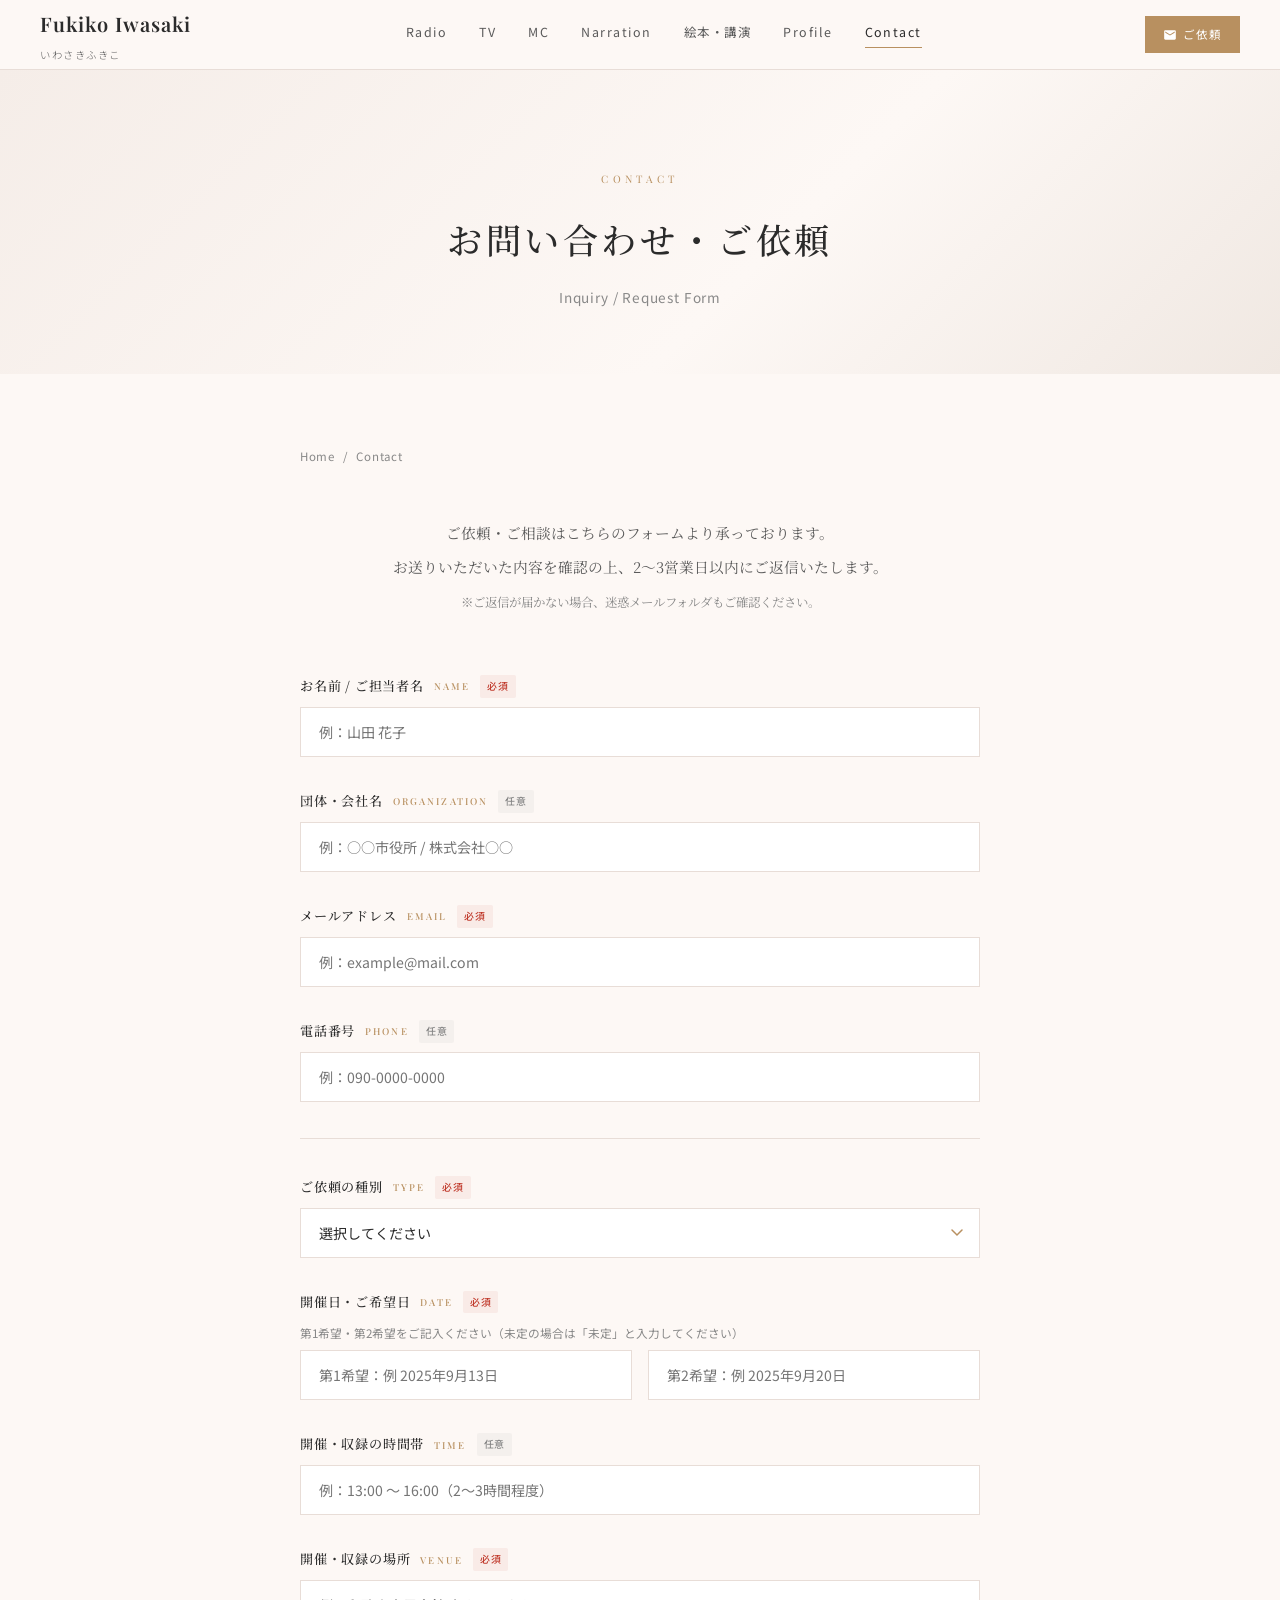
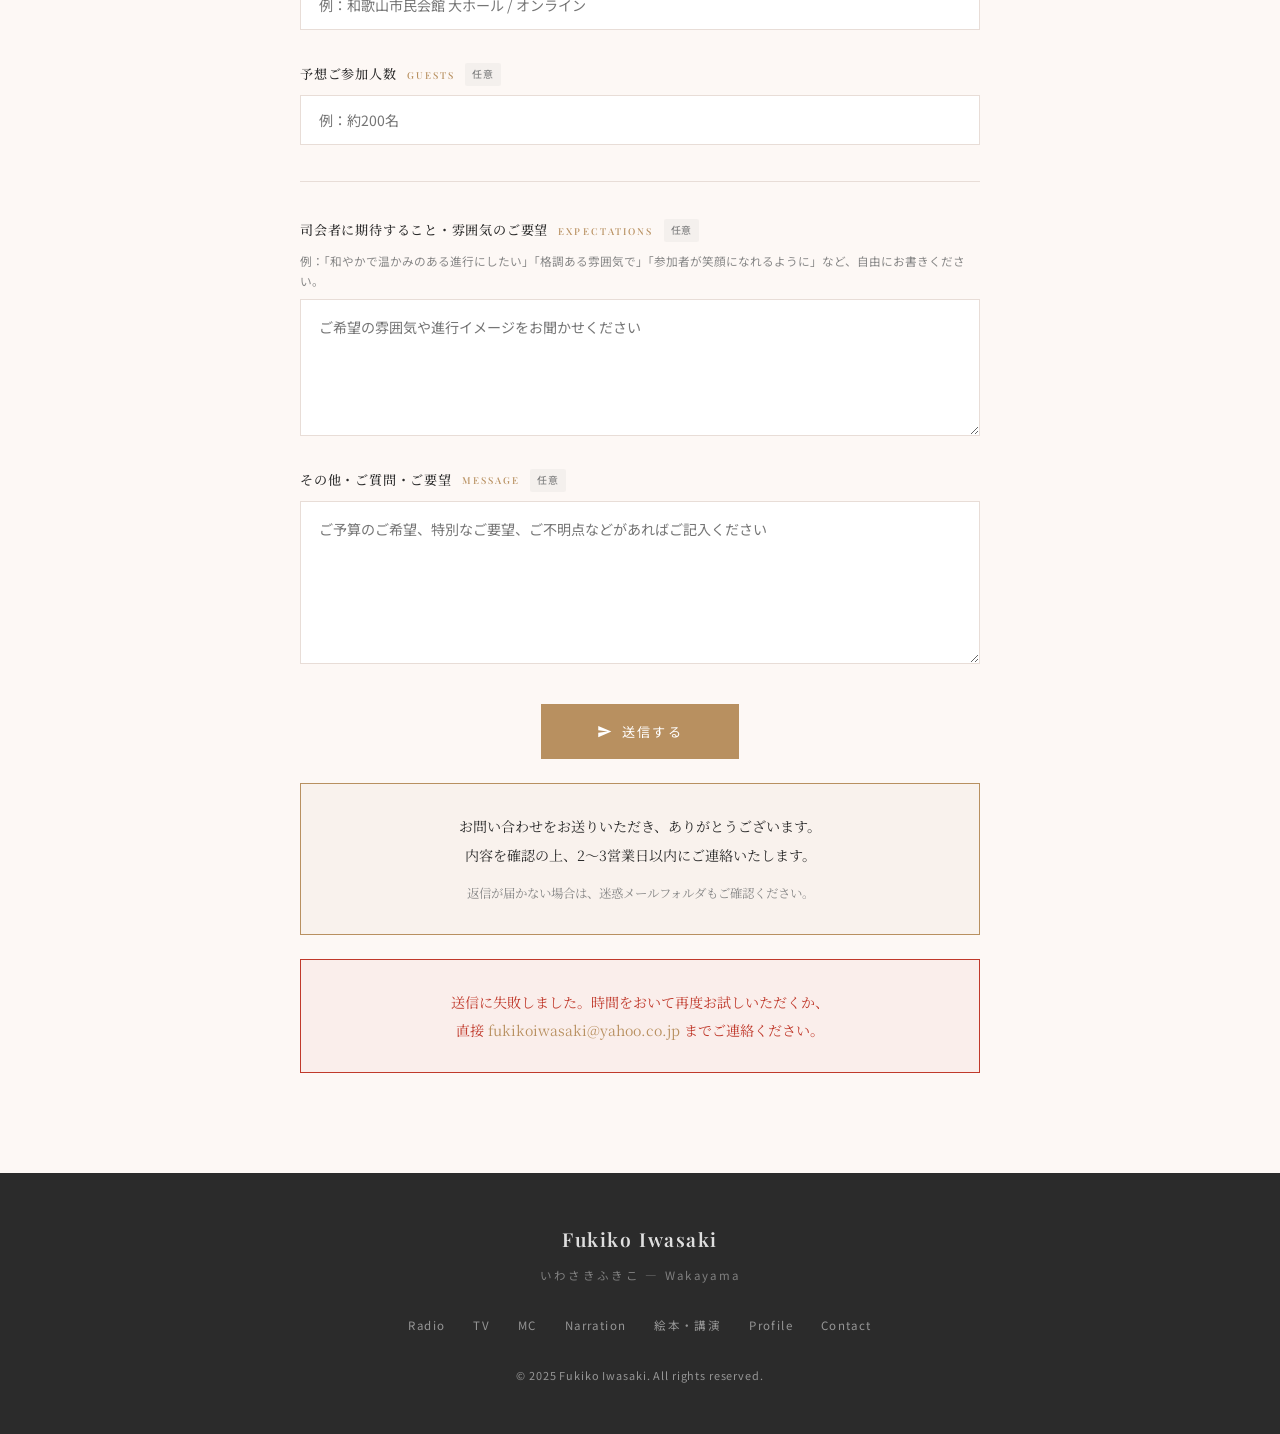
==== contact.html @ c30a12b9 "fix: 「ふきこさんに期待すること」→「司会者に期待すること」に文言修正" ====
<!DOCTYPE html>
<html lang="ja">
<head>
  <meta charset="UTF-8">
  <meta name="viewport" content="width=device-width, initial-scale=1.0">
  <title>お問い合わせ — いわさきふきこ</title>
  <meta name="description" content="いわさきふきこへのご依頼・お問い合わせフォームです。司会・ナレーション・絵本講演など、お気軽にご連絡ください。">
  <link rel="stylesheet" href="style.css">
  <style>
    /* ── Contact Page Layout ── */
    .contact-hero {
      background: linear-gradient(135deg, #f5ede8 0%, #fdf8f5 60%, #f0e8e2 100%);
      padding: 100px 40px 64px;
      text-align: center;
    }
    .contact-hero-en {
      font-family: var(--font-display);
      font-size: 0.65rem;
      letter-spacing: 0.4em;
      color: var(--color-gold);
      text-transform: uppercase;
      margin-bottom: 16px;
    }
    .contact-hero-title {
      font-family: var(--font-serif);
      font-size: clamp(1.6rem, 3vw, 2.2rem);
      font-weight: 500;
      color: var(--color-charcoal);
      letter-spacing: 0.1em;
      margin-bottom: 12px;
    }
    .contact-hero-sub {
      font-family: var(--font-sans);
      font-size: 0.85rem;
      color: var(--color-light);
      letter-spacing: 0.06em;
    }

    /* ── Form Wrapper ── */
    .contact-section {
      max-width: 760px;
      margin: 0 auto;
      padding: 72px 40px 100px;
    }
    .contact-lead {
      font-family: var(--font-serif);
      font-size: 0.92rem;
      color: var(--color-mid);
      line-height: 2.3;
      text-align: center;
      margin-bottom: 56px;
    }

    /* ── Form ── */
    .contact-form {
      display: flex;
      flex-direction: column;
      gap: 32px;
    }
    .form-group {
      display: flex;
      flex-direction: column;
      gap: 8px;
    }
    .form-label {
      font-family: var(--font-serif);
      font-size: 0.82rem;
      font-weight: 500;
      color: var(--color-charcoal);
      letter-spacing: 0.06em;
      display: flex;
      align-items: center;
      gap: 10px;
    }
    .form-label-en {
      font-family: var(--font-display);
      font-size: 0.6rem;
      letter-spacing: 0.22em;
      color: var(--color-gold);
      text-transform: uppercase;
    }
    .form-required {
      font-family: var(--font-sans);
      font-size: 0.62rem;
      letter-spacing: 0.08em;
      color: #c0392b;
      background: rgba(192,57,43,0.07);
      padding: 2px 7px;
      border-radius: 2px;
    }
    .form-optional {
      font-family: var(--font-sans);
      font-size: 0.62rem;
      letter-spacing: 0.08em;
      color: var(--color-light);
      background: rgba(136,136,136,0.08);
      padding: 2px 7px;
      border-radius: 2px;
    }
    .form-hint {
      font-family: var(--font-sans);
      font-size: 0.73rem;
      color: var(--color-light);
      line-height: 1.7;
    }
    .form-input,
    .form-select,
    .form-textarea {
      font-family: var(--font-sans);
      font-size: 0.88rem;
      color: var(--color-charcoal);
      background: #fff;
      border: 1px solid var(--color-divider);
      padding: 14px 18px;
      outline: none;
      transition: border-color 0.3s ease, box-shadow 0.3s ease;
      width: 100%;
      box-sizing: border-box;
      border-radius: 0;
      appearance: none;
    }
    .form-input:focus,
    .form-select:focus,
    .form-textarea:focus {
      border-color: var(--color-gold);
      box-shadow: 0 0 0 3px rgba(184,144,96,0.10);
    }
    .form-select {
      background-image: url("data:image/svg+xml,%3Csvg xmlns='http://www.w3.org/2000/svg' width='12' height='8' viewBox='0 0 12 8'%3E%3Cpath d='M1 1l5 5 5-5' stroke='%23b89060' stroke-width='1.5' fill='none' stroke-linecap='round'/%3E%3C/svg%3E");
      background-repeat: no-repeat;
      background-position: right 16px center;
      padding-right: 40px;
      cursor: pointer;
    }
    .form-textarea {
      resize: vertical;
      min-height: 120px;
      line-height: 1.9;
    }

    /* ── Date / Time row ── */
    .date-row {
      display: grid;
      grid-template-columns: 1fr 1fr;
      gap: 16px;
    }

    /* ── Divider ── */
    .form-divider {
      border: none;
      border-top: 1px solid var(--color-divider);
      margin: 4px 0;
    }

    /* ── Submit ── */
    .form-submit-wrap {
      text-align: center;
      margin-top: 8px;
    }
    .form-submit {
      display: inline-flex;
      align-items: center;
      gap: 10px;
      padding: 18px 56px;
      background: var(--color-gold);
      color: #fff;
      border: none;
      font-family: var(--font-sans);
      font-size: 0.82rem;
      letter-spacing: 0.18em;
      cursor: pointer;
      transition: all var(--transition);
    }
    .form-submit:hover {
      background: var(--color-rose-deep);
      transform: translateY(-2px);
      box-shadow: var(--shadow-md);
    }
    .form-submit svg {
      width: 15px; height: 15px; fill: currentColor;
    }
    .form-submit:disabled {
      opacity: 0.5;
      cursor: not-allowed;
      transform: none;
    }

    /* ── Status Messages ── */
    .form-status {
      display: none;
      text-align: center;
      padding: 28px 24px;
      border: 1px solid;
      font-family: var(--font-serif);
      font-size: 0.88rem;
      line-height: 2;
      margin-top: 24px;
    }
    .form-status.success {
      display: block;
      border-color: var(--color-gold);
      background: rgba(184,144,96,0.06);
      color: var(--color-charcoal);
    }
    .form-status.error {
      display: block;
      border-color: #c0392b;
      background: rgba(192,57,43,0.05);
      color: #c0392b;
    }

    /* ── Breadcrumb ── */
    .breadcrumb {
      font-family: var(--font-sans);
      font-size: 0.72rem;
      color: var(--color-light);
      letter-spacing: 0.06em;
      margin-bottom: 48px;
      display: flex;
      align-items: center;
      gap: 8px;
    }
    .breadcrumb a {
      color: var(--color-light);
      text-decoration: none;
    }
    .breadcrumb a:hover { color: var(--color-gold); }

    /* ── Responsive ── */
    @media (max-width: 640px) {
      .contact-section { padding: 48px 24px 72px; }
      .date-row { grid-template-columns: 1fr; }
      .form-submit { padding: 16px 40px; }
    }
  </style>
</head>
<body>

  <!-- Navigation -->
  <nav class="site-nav" id="siteNav">
    <a href="index.html" class="nav-logo">Fukiko Iwasaki<span>いわさきふきこ</span></a>
    <div class="nav-links">
      <a href="radio.html">Radio</a>
      <a href="tv.html">TV</a>
      <a href="mc.html">MC</a>
      <a href="narration.html">Narration</a>
      <a href="picturebook.html">絵本・講演</a>
      <a href="profile.html">Profile</a>
      <a href="contact.html" class="active">Contact</a>
    </div>
    <a href="contact.html" class="nav-cta">
      <svg xmlns="http://www.w3.org/2000/svg" viewBox="0 0 24 24"><path d="M20 4H4c-1.1 0-2 .9-2 2v12c0 1.1.9 2 2 2h16c1.1 0 2-.9 2-2V6c0-1.1-.9-2-2-2zm0 4l-8 5-8-5V6l8 5 8-5v2z"/></svg>
      ご依頼
    </a>
    <button class="nav-toggle" id="navToggle" aria-label="メニューを開く">
      <span></span><span></span><span></span>
    </button>
  </nav>

  <!-- Mobile Menu -->
  <div class="nav-mobile" id="navMobile">
    <a href="radio.html">Radio — ラジオ</a>
    <a href="tv.html">TV — テレビ</a>
    <a href="mc.html">MC — 司会</a>
    <a href="narration.html">Narration — ナレーション</a>
    <a href="picturebook.html">Picture Book — 絵本・講演</a>
    <a href="profile.html">Profile — プロフィール</a>
    <a href="contact.html">Contact — お問い合わせ</a>
  </div>

  <div class="page-wrapper">

    <!-- Hero -->
    <header class="contact-hero">
      <p class="contact-hero-en">Contact</p>
      <h1 class="contact-hero-title">お問い合わせ・ご依頼</h1>
      <p class="contact-hero-sub">Inquiry / Request Form</p>
    </header>

    <!-- Form Section -->
    <section class="contact-section">

      <nav class="breadcrumb fade-up">
        <a href="index.html">Home</a>
        <span>/</span>
        <span>Contact</span>
      </nav>

      <p class="contact-lead fade-up">
        ご依頼・ご相談はこちらのフォームより承っております。<br>
        お送りいただいた内容を確認の上、2〜3営業日以内にご返信いたします。<br>
        <small style="font-size:0.78rem; color:var(--color-light);">※ご返信が届かない場合、迷惑メールフォルダもご確認ください。</small>
      </p>

      <form
        id="contactForm"
        class="contact-form fade-up"
        action="https://formspree.io/f/xpwzggqv"
        method="POST"
        novalidate
      >

        <!-- お名前 -->
        <div class="form-group">
          <label class="form-label" for="name">
            お名前 / ご担当者名
            <span class="form-label-en">Name</span>
            <span class="form-required">必須</span>
          </label>
          <input
            class="form-input"
            type="text"
            id="name"
            name="name"
            placeholder="例：山田 花子"
            required
          >
        </div>

        <!-- 団体・会社名 -->
        <div class="form-group">
          <label class="form-label" for="organization">
            団体・会社名
            <span class="form-label-en">Organization</span>
            <span class="form-optional">任意</span>
          </label>
          <input
            class="form-input"
            type="text"
            id="organization"
            name="organization"
            placeholder="例：○○市役所 / 株式会社○○"
          >
        </div>

        <!-- メールアドレス -->
        <div class="form-group">
          <label class="form-label" for="email">
            メールアドレス
            <span class="form-label-en">Email</span>
            <span class="form-required">必須</span>
          </label>
          <input
            class="form-input"
            type="email"
            id="email"
            name="email"
            placeholder="例：example@mail.com"
            required
          >
        </div>

        <!-- 電話番号 -->
        <div class="form-group">
          <label class="form-label" for="phone">
            電話番号
            <span class="form-label-en">Phone</span>
            <span class="form-optional">任意</span>
          </label>
          <input
            class="form-input"
            type="tel"
            id="phone"
            name="phone"
            placeholder="例：090-0000-0000"
          >
        </div>

        <hr class="form-divider">

        <!-- ご依頼の種別 -->
        <div class="form-group">
          <label class="form-label" for="type">
            ご依頼の種別
            <span class="form-label-en">Type</span>
            <span class="form-required">必須</span>
          </label>
          <select class="form-select" id="type" name="type" required>
            <option value="" disabled selected>選択してください</option>
            <option value="司会（イベント・式典・パーティー）">司会（イベント・式典・パーティー）</option>
            <option value="ナレーション">ナレーション</option>
            <option value="台本原稿の作成">台本原稿の作成</option>
            <option value="絵本の読み聞かせ・講演">絵本の読み聞かせ・講演</option>
            <option value="その他">その他</option>
          </select>
        </div>

        <!-- 開催日・希望日 -->
        <div class="form-group">
          <label class="form-label">
            開催日・ご希望日
            <span class="form-label-en">Date</span>
            <span class="form-required">必須</span>
          </label>
          <p class="form-hint">第1希望・第2希望をご記入ください（未定の場合は「未定」と入力してください）</p>
          <div class="date-row">
            <input
              class="form-input"
              type="text"
              name="date_first"
              placeholder="第1希望：例 2025年9月13日"
            >
            <input
              class="form-input"
              type="text"
              name="date_second"
              placeholder="第2希望：例 2025年9月20日"
            >
          </div>
        </div>

        <!-- 開催時間 -->
        <div class="form-group">
          <label class="form-label" for="time">
            開催・収録の時間帯
            <span class="form-label-en">Time</span>
            <span class="form-optional">任意</span>
          </label>
          <input
            class="form-input"
            type="text"
            id="time"
            name="time"
            placeholder="例：13:00 〜 16:00（2〜3時間程度）"
          >
        </div>

        <!-- 開催場所 -->
        <div class="form-group">
          <label class="form-label" for="venue">
            開催・収録の場所
            <span class="form-label-en">Venue</span>
            <span class="form-required">必須</span>
          </label>
          <input
            class="form-input"
            type="text"
            id="venue"
            name="venue"
            placeholder="例：和歌山市民会館 大ホール / オンライン"
          >
        </div>

        <!-- 予想参加人数 -->
        <div class="form-group">
          <label class="form-label" for="guests">
            予想ご参加人数
            <span class="form-label-en">Guests</span>
            <span class="form-optional">任意</span>
          </label>
          <input
            class="form-input"
            type="text"
            id="guests"
            name="guests"
            placeholder="例：約200名"
          >
        </div>

        <hr class="form-divider">

        <!-- 司会者に期待すること -->
        <div class="form-group">
          <label class="form-label" for="expectation">
            司会者に期待すること・雰囲気のご要望
            <span class="form-label-en">Expectations</span>
            <span class="form-optional">任意</span>
          </label>
          <p class="form-hint">例：「和やかで温かみのある進行にしたい」「格調ある雰囲気で」「参加者が笑顔になれるように」など、自由にお書きください。</p>
          <textarea
            class="form-textarea"
            id="expectation"
            name="expectation"
            rows="4"
            placeholder="ご希望の雰囲気や進行イメージをお聞かせください"
          ></textarea>
        </div>

        <!-- その他・ご質問 -->
        <div class="form-group">
          <label class="form-label" for="message">
            その他・ご質問・ご要望
            <span class="form-label-en">Message</span>
            <span class="form-optional">任意</span>
          </label>
          <textarea
            class="form-textarea"
            id="message"
            name="message"
            rows="5"
            placeholder="ご予算のご希望、特別なご要望、ご不明点などがあればご記入ください"
          ></textarea>
        </div>

        <!-- 送信ボタン -->
        <div class="form-submit-wrap">
          <button type="submit" class="form-submit" id="submitBtn">
            <svg xmlns="http://www.w3.org/2000/svg" viewBox="0 0 24 24"><path d="M2.01 21L23 12 2.01 3 2 10l15 2-15 2z"/></svg>
            送信する
          </button>
        </div>

      </form>

      <!-- 送信後メッセージ -->
      <div class="form-status success" id="formSuccess">
        お問い合わせをお送りいただき、ありがとうございます。<br>
        内容を確認の上、2〜3営業日以内にご連絡いたします。<br>
        <small style="font-size:0.78rem; color:var(--color-light); display:block; margin-top:12px;">返信が届かない場合は、迷惑メールフォルダもご確認ください。</small>
      </div>
      <div class="form-status error" id="formError">
        送信に失敗しました。時間をおいて再度お試しいただくか、<br>
        直接 <a href="mailto:fukikoiwasaki@yahoo.co.jp" style="color:var(--color-gold);">fukikoiwasaki@yahoo.co.jp</a> までご連絡ください。
      </div>

    </section>

  </div><!-- /page-wrapper -->

  <!-- Footer -->
  <footer class="site-footer">
    <p class="footer-name">Fukiko Iwasaki</p>
    <p class="footer-title">いわさきふきこ — Wakayama</p>
    <nav class="footer-links">
      <a href="radio.html">Radio</a>
      <a href="tv.html">TV</a>
      <a href="mc.html">MC</a>
      <a href="narration.html">Narration</a>
      <a href="picturebook.html">絵本・講演</a>
      <a href="profile.html">Profile</a>
      <a href="contact.html">Contact</a>
    </nav>
    <p class="footer-copy">&copy; 2025 Fukiko Iwasaki. All rights reserved.</p>
  </footer>

  <script>
    // Nav scroll / hamburger
    const nav = document.getElementById('siteNav');
    window.addEventListener('scroll', () => nav.classList.toggle('scrolled', window.scrollY > 20));
    const toggle = document.getElementById('navToggle');
    const mobileMenu = document.getElementById('navMobile');
    toggle.addEventListener('click', () => {
      toggle.classList.toggle('open');
      mobileMenu.classList.toggle('open');
    });

    // Fade-up on scroll
    const fadeEls = document.querySelectorAll('.fade-up');
    const observer = new IntersectionObserver((entries) => {
      entries.forEach(e => { if (e.isIntersecting) { e.target.classList.add('visible'); observer.unobserve(e.target); } });
    }, { threshold: 0.12 });
    fadeEls.forEach(el => observer.observe(el));

    // Form AJAX submit (Formspree)
    const form = document.getElementById('contactForm');
    const submitBtn = document.getElementById('submitBtn');
    const successMsg = document.getElementById('formSuccess');
    const errorMsg = document.getElementById('formError');

    form.addEventListener('submit', async (e) => {
      e.preventDefault();

      // Basic validation
      const required = form.querySelectorAll('[required]');
      let valid = true;
      required.forEach(field => {
        if (!field.value.trim()) {
          field.style.borderColor = '#c0392b';
          valid = false;
        } else {
          field.style.borderColor = '';
        }
      });
      if (!valid) return;

      submitBtn.disabled = true;
      submitBtn.textContent = '送信中…';

      try {
        const data = new FormData(form);
        const res = await fetch(form.action, {
          method: 'POST',
          body: data,
          headers: { 'Accept': 'application/json' }
        });
        if (res.ok) {
          form.style.display = 'none';
          successMsg.style.display = 'block';
        } else {
          throw new Error('送信エラー');
        }
      } catch {
        errorMsg.style.display = 'block';
        submitBtn.disabled = false;
        submitBtn.innerHTML = '<svg xmlns="http://www.w3.org/2000/svg" viewBox="0 0 24 24"><path d="M2.01 21L23 12 2.01 3 2 10l15 2-15 2z"/></svg>送信する';
      }
    });
  </script>
</body>
</html>
---- style.css ----
/* =============================================
   いわさきふきこ オフィシャルサイト
   Shared Stylesheet
   ============================================= */
@import url('https://fonts.googleapis.com/css2?family=Noto+Serif+JP:wght@300;400;500;600;700&family=Playfair+Display:ital,wght@0,400;0,600;1,400&family=Noto+Sans+JP:wght@300;400;500&family=Zen+Maru+Gothic:wght@300;400;500;700&display=swap');
/* =============================================
   CSS Variables
   ============================================= */
:root {
  --color-bg:        #fdf8f5;
  --color-surface:   #ffffff;
  --color-rose:      #e8c5b5;
  --color-rose-deep: #c9a090;
  --color-gold:      #b89060;
  --color-gold-lt:   #d4a96a;
  --color-charcoal:  #2b2b2b;
  --color-mid:       #5a5a5a;
  --color-light:     #888888;
  --color-divider:   #e8ddd7;
  --color-hero-bg:   #f5ede8;
  --font-serif:   'Noto Serif JP', 'Georgia', serif;
  --font-display: 'Playfair Display', 'Noto Serif JP', serif;
  --font-sans:    'Noto Sans JP', sans-serif;
  --font-round:   'Zen Maru Gothic', 'Noto Sans JP', sans-serif;
  --font-name-weight: 300;
  --nav-height: 70px;
  --max-width:  1100px;
  --radius:     4px;
  --shadow-sm:  0 2px 12px rgba(0,0,0,0.07);
  --shadow-md:  0 6px 30px rgba(0,0,0,0.10);
  --transition: 0.35s ease;
}
/* =============================================
   Reset & Base
   ============================================= */
*, *::before, *::after {
  box-sizing: border-box;
  margin: 0;
  padding: 0;
}
html {
  scroll-behavior: smooth;
  font-size: 16px;
}
body {
  font-family: var(--font-serif);
  background: var(--color-bg);
  color: var(--color-charcoal);
  line-height: 1.9;
  -webkit-font-smoothing: antialiased;
}
a {
  color: inherit;
  text-decoration: none;
}
img {
  max-width: 100%;
  display: block;
}
ul { list-style: none; }
/* =============================================
   Navigation
   ============================================= */
.site-nav {
  position: fixed;
  top: 0; left: 0; right: 0;
  height: var(--nav-height);
  background: rgba(253, 248, 245, 0.95);
  backdrop-filter: blur(8px);
  -webkit-backdrop-filter: blur(8px);
  border-bottom: 1px solid var(--color-divider);
  z-index: 1000;
  display: flex;
  align-items: center;
  justify-content: space-between;
  padding: 0 40px;
  transition: box-shadow var(--transition);
}
.site-nav.scrolled {
  box-shadow: var(--shadow-sm);
}
.nav-logo {
  font-family: var(--font-display);
  font-size: 1.25rem;
  font-weight: 600;
  color: var(--color-charcoal);
  letter-spacing: 0.05em;
  white-space: nowrap;
}
.nav-logo span {
  display: block;
  font-size: 0.65rem;
  font-family: var(--font-sans);
  font-weight: 300;
  letter-spacing: 0.15em;
  color: var(--color-mid);
  margin-top: 2px;
}
.nav-links {
  display: flex;
  gap: 32px;
  align-items: center;
}
.nav-links a {
  font-family: var(--font-sans);
  font-size: 0.78rem;
  font-weight: 400;
  letter-spacing: 0.12em;
  color: var(--color-mid);
  padding-bottom: 2px;
  border-bottom: 1px solid transparent;
  transition: color var(--transition), border-color var(--transition);
}
.nav-links a:hover,
.nav-links a.active {
  color: var(--color-charcoal);
  border-bottom-color: var(--color-gold);
}
/* Nav CTA Button */
.nav-cta {
  display: inline-flex;
  align-items: center;
  gap: 6px;
  padding: 8px 18px;
  background: var(--color-gold);
  color: #fff;
  font-family: var(--font-sans);
  font-size: 0.72rem;
  letter-spacing: 0.1em;
  border: none;
  transition: all var(--transition);
  white-space: nowrap;
  margin-left: 8px;
}
.nav-cta:hover {
  background: var(--color-rose-deep);
}
.nav-cta svg {
  width: 14px;
  height: 14px;
  fill: currentColor;
}
/* SNS Icons Section */
.sns-bar {
  display: flex;
  justify-content: center;
  align-items: center;
  gap: 24px;
  padding: 36px 20px;
  background: #fff;
}
.sns-bar a {
  display: flex;
  align-items: center;
  justify-content: center;
  width: 44px;
  height: 44px;
  border-radius: 50%;
  transition: transform var(--transition), box-shadow var(--transition);
}
.sns-bar a:hover {
  transform: translateY(-3px);
  box-shadow: 0 4px 16px rgba(0,0,0,0.12);
}
.sns-bar a svg {
  width: 22px;
  height: 22px;
}
.sns-instagram {
  background: linear-gradient(135deg, #f58529, #dd2a7b, #8134af, #515bd4);
}
.sns-instagram svg { fill: #fff; }
.sns-facebook {
  background: #1877f2;
}
.sns-facebook svg { fill: #fff; }
.sns-mail {
  background: var(--color-gold);
}
.sns-mail svg { fill: #fff; }
/* Hamburger */
.nav-toggle {
  display: none;
  flex-direction: column;
  gap: 5px;
  cursor: pointer;
  padding: 4px;
  background: none;
  border: none;
}
.nav-toggle span {
  display: block;
  width: 24px;
  height: 1.5px;
  background: var(--color-charcoal);
  transition: all 0.3s ease;
}
.nav-toggle.open span:nth-child(1) { transform: translateY(6.5px) rotate(45deg); }
.nav-toggle.open span:nth-child(2) { opacity: 0; }
.nav-toggle.open span:nth-child(3) { transform: translateY(-6.5px) rotate(-45deg); }
/* Mobile menu */
.nav-mobile {
  display: none;
  position: fixed;
  top: var(--nav-height);
  left: 0; right: 0;
  background: var(--color-bg);
  border-bottom: 1px solid var(--color-divider);
  padding: 24px 40px;
  z-index: 999;
  flex-direction: column;
  gap: 20px;
}
.nav-mobile.open { display: flex; }
.nav-mobile a {
  font-family: var(--font-sans);
  font-size: 0.9rem;
  letter-spacing: 0.1em;
  color: var(--color-charcoal);
  padding: 10px 0;
  border-bottom: 1px solid var(--color-divider);
}
/* =============================================
   Page Wrapper
   ============================================= */
.page-wrapper {
  padding-top: var(--nav-height);
  min-height: 100vh;
}
/* =============================================
   Hero (index page)
   ============================================= */
.hero {
  min-height: calc(100vh - var(--nav-height));
  background: linear-gradient(135deg, #f5ede8 0%, #fdf8f5 40%, #f0e8e2 100%);
  display: flex;
  align-items: center;
  justify-content: center;
  text-align: center;
  padding: 80px 40px 60px;
  position: relative;
  overflow: hidden;
}
.hero::before {
  content: '';
  position: absolute;
  top: -120px; right: -120px;
  width: 500px; height: 500px;
  border-radius: 50%;
  background: radial-gradient(circle, rgba(200,160,130,0.15), transparent 70%);
  pointer-events: none;
}
.hero::after {
  content: '';
  position: absolute;
  bottom: -80px; left: -80px;
  width: 400px; height: 400px;
  border-radius: 50%;
  background: radial-gradient(circle, rgba(184,144,96,0.10), transparent 70%);
  pointer-events: none;
}
.hero-inner {
  position: relative;
  z-index: 1;
  max-width: 700px;
}
.hero-label {
  font-family: var(--font-sans);
  font-size: 0.72rem;
  letter-spacing: 0.3em;
  color: var(--color-gold);
  text-transform: uppercase;
  margin-bottom: 20px;
  opacity: 0;
  animation: fadeUp 0.8s ease 0.2s forwards;
}
.hero-name-jp {
  font-family: var(--font-round);
  font-size: clamp(2.2rem, 5vw, 3.2rem);
  font-weight: var(--font-name-weight);
  color: var(--color-charcoal);
  letter-spacing: 0.12em;
  line-height: 1.2;
  white-space: nowrap;
  margin-bottom: 12px;
  opacity: 0;
  animation: fadeUp 0.8s ease 0.4s forwards;
}
.hero-name {
  font-family: var(--font-display);
  font-size: clamp(0.9rem, 2vw, 1.15rem);
  font-weight: 400;
  color: var(--color-light);
  letter-spacing: 0.1em;
  margin-bottom: 28px;
  opacity: 0;
  animation: fadeUp 0.8s ease 0.55s forwards;
}
.hero-divider {
  width: 50px;
  height: 1px;
  background: var(--color-gold);
  margin: 28px auto;
  opacity: 0;
  animation: fadeIn 0.8s ease 0.7s forwards;
}
.hero-roles {
  font-family: var(--font-sans);
  font-size: 0.82rem;
  letter-spacing: 0.15em;
  color: var(--color-mid);
  margin-bottom: 32px;
  line-height: 2;
  opacity: 0;
  animation: fadeUp 0.8s ease 0.75s forwards;
}
.hero-catchphrase {
  font-family: var(--font-serif);
  font-size: clamp(1rem, 2.5vw, 1.3rem);
  font-weight: 400;
  color: var(--color-charcoal);
  font-style: italic;
  margin-bottom: 50px;
  opacity: 0;
  animation: fadeUp 0.8s ease 0.9s forwards;
}
.hero-cta {
  display: inline-flex;
  align-items: center;
  gap: 10px;
  padding: 14px 36px;
  border: 1px solid var(--color-gold);
  color: var(--color-gold);
  font-family: var(--font-sans);
  font-size: 0.8rem;
  letter-spacing: 0.2em;
  transition: all var(--transition);
  opacity: 0;
  animation: fadeUp 0.8s ease 1.05s forwards;
}
.hero-cta:hover {
  background: var(--color-gold);
  color: #fff;
}
/* Hero with photo layout */
.hero-with-photo {
  display: grid;
  grid-template-columns: 1fr auto;
  gap: 60px;
  align-items: center;
  max-width: var(--max-width);
  text-align: left;
}
.hero-text {
  max-width: 520px;
}
.hero-photo-wrap {
  position: relative;
  opacity: 0;
  animation: fadeUp 0.8s ease 0.6s forwards;
}
.hero-photo-wrap::before {
  content: '';
  position: absolute;
  top: 10px; left: 10px;
  width: 100%; height: 100%;
  border: 1px solid var(--color-gold-lt);
  z-index: 0;
}
.hero-photo {
  position: relative;
  z-index: 1;
  width: 280px;
  aspect-ratio: 4 / 5;
  object-fit: cover;
  object-position: center top;
  filter: saturate(0.9) contrast(1.02);
  box-shadow: var(--shadow-md);
}
@media (max-width: 900px) {
  .hero-with-photo {
    grid-template-columns: 1fr;
    text-align: center;
    justify-items: center;
    gap: 40px;
  }
  .hero-text {
    max-width: 600px;
    order: 2;
  }
  .hero-photo-wrap {
    order: 1;
  }
  .hero-photo {
    width: 220px;
  }
}
@media (max-width: 640px) {
  .hero-photo {
    width: 180px;
  }
}
/* =============================================
   Section Page Hero (sub-pages)
   ============================================= */
.page-hero {
  background: linear-gradient(135deg, #f5ede8 0%, #fdf8f5 60%, #f0e8e2 100%);
  padding: 80px 40px 60px;
  text-align: center;
  border-bottom: 1px solid var(--color-divider);
}
.page-hero-en {
  font-family: var(--font-display);
  font-size: 0.75rem;
  letter-spacing: 0.35em;
  color: var(--color-gold);
  text-transform: uppercase;
  margin-bottom: 14px;
}
.page-hero-title {
  font-family: var(--font-serif);
  font-size: clamp(1.8rem, 4vw, 2.8rem);
  font-weight: 600;
  color: var(--color-charcoal);
  letter-spacing: 0.08em;
  margin-bottom: 16px;
}
.page-hero-sub {
  font-family: var(--font-sans);
  font-size: 0.85rem;
  color: var(--color-mid);
  letter-spacing: 0.1em;
  max-width: 600px;
  margin: 0 auto;
  line-height: 2;
}
/* =============================================
   Main Content Area
   ============================================= */
.content-area {
  max-width: var(--max-width);
  margin: 0 auto;
  padding: 80px 40px;
}
/* =============================================
   Section Heading
   ============================================= */
.section-label {
  font-family: var(--font-sans);
  font-size: 0.68rem;
  letter-spacing: 0.35em;
  color: var(--color-gold);
  text-transform: uppercase;
  margin-bottom: 10px;
}
.section-title {
  font-family: var(--font-serif);
  font-size: clamp(1.4rem, 3vw, 2rem);
  font-weight: 600;
  color: var(--color-charcoal);
  letter-spacing: 0.06em;
  margin-bottom: 20px;
}
.section-divider {
  width: 40px;
  height: 1px;
  background: var(--color-gold);
  margin-bottom: 32px;
}
.section-text {
  font-family: var(--font-serif);
  font-size: 0.95rem;
  line-height: 2.1;
  color: var(--color-mid);
  max-width: 720px;
  margin-bottom: 40px;
}
/* =============================================
   Category Cards (index grid)
   ============================================= */
.categories {
  max-width: var(--max-width);
  margin: 0 auto;
  padding: 80px 40px;
}
.categories-heading {
  text-align: center;
  margin-bottom: 56px;
}
.categories-grid {
  display: grid;
  grid-template-columns: repeat(3, 1fr);
  gap: 24px;
}
.cat-card {
  background: var(--color-surface);
  border: 1px solid var(--color-divider);
  padding: 44px 32px;
  text-align: center;
  transition: all var(--transition);
  cursor: pointer;
  position: relative;
  overflow: hidden;
}
.cat-card::before {
  content: '';
  position: absolute;
  bottom: 0; left: 0; right: 0;
  height: 2px;
  background: linear-gradient(90deg, var(--color-rose-deep), var(--color-gold));
  transform: scaleX(0);
  transition: transform var(--transition);
}
.cat-card:hover {
  box-shadow: var(--shadow-md);
  transform: translateY(-4px);
}
.cat-card:hover::before {
  transform: scaleX(1);
}
.cat-card-icon {
  font-size: 2rem;
  margin-bottom: 16px;
  display: block;
}
.cat-card-en {
  font-family: var(--font-display);
  font-size: 0.72rem;
  letter-spacing: 0.25em;
  color: var(--color-gold);
  text-transform: uppercase;
  margin-bottom: 8px;
}
.cat-card-title {
  font-family: var(--font-serif);
  font-size: 1.15rem;
  font-weight: 600;
  color: var(--color-charcoal);
  letter-spacing: 0.08em;
  margin-bottom: 14px;
}
.cat-card-desc {
  font-family: var(--font-sans);
  font-size: 0.78rem;
  color: var(--color-light);
  line-height: 1.8;
}
.cat-card-arrow {
  display: inline-block;
  margin-top: 20px;
  font-family: var(--font-sans);
  font-size: 0.72rem;
  letter-spacing: 0.15em;
  color: var(--color-gold);
  border-bottom: 1px solid var(--color-gold-lt);
  transition: letter-spacing var(--transition);
}
.cat-card:hover .cat-card-arrow {
  letter-spacing: 0.25em;
}
/* =============================================
   Works List
   ============================================= */
.works-list {
  margin-top: 32px;
}
.works-list-title {
  font-family: var(--font-sans);
  font-size: 0.78rem;
  letter-spacing: 0.2em;
  color: var(--color-gold);
  text-transform: uppercase;
  margin-bottom: 20px;
  padding-bottom: 10px;
  border-bottom: 1px solid var(--color-divider);
}
.works-list li {
  font-family: var(--font-serif);
  font-size: 0.92rem;
  color: var(--color-charcoal);
  padding: 12px 0;
  border-bottom: 1px solid var(--color-divider);
  display: flex;
  align-items: baseline;
  gap: 12px;
  line-height: 1.7;
}
.works-list li::before {
  content: '—';
  color: var(--color-gold);
  flex-shrink: 0;
  font-size: 0.8rem;
}
.works-list li a {
  color: var(--color-charcoal);
  text-decoration: none;
  border-bottom: 1px solid transparent;
  transition: color var(--transition), border-color var(--transition);
}
.works-list li a:hover {
  color: var(--color-gold);
  border-bottom-color: var(--color-gold);
}
/* =============================================
   Profile Photo
   ============================================= */
.profile-intro {
  display: grid;
  grid-template-columns: 300px 1fr;
  gap: 56px;
  align-items: center;
  margin-bottom: 72px;
}
.profile-photo-wrap {
  position: relative;
}
.profile-photo-wrap::before {
  content: '';
  position: absolute;
  top: 12px; left: 12px;
  width: 100%; height: 100%;
  border: 1px solid var(--color-gold-lt);
  z-index: 0;
}
.profile-photo {
  position: relative;
  z-index: 1;
  width: 100%;
  aspect-ratio: 4 / 5;
  object-fit: cover;
  object-position: center top;
  filter: saturate(0.9) contrast(1.02);
  box-shadow: var(--shadow-md);
}
.profile-intro-text {
  display: flex;
  flex-direction: column;
  gap: 8px;
}
.profile-intro-text .name-jp {
  font-family: var(--font-round);
  font-size: clamp(1.6rem, 3.5vw, 2.2rem);
  font-weight: var(--font-name-weight);
  color: var(--color-charcoal);
  letter-spacing: 0.18em;
  line-height: 1.3;
}
.profile-intro-text .name-en {
  font-family: var(--font-display);
  font-size: 0.88rem;
  font-weight: 400;
  color: var(--color-light);
  letter-spacing: 0.08em;
  margin-bottom: 12px;
}
.profile-intro-text .intro-divider {
  width: 40px;
  height: 1px;
  background: var(--color-gold);
  margin: 8px 0 16px;
}
.profile-intro-text .intro-roles {
  font-family: var(--font-sans);
  font-size: 0.78rem;
  color: var(--color-light);
  letter-spacing: 0.12em;
  line-height: 2.2;
}
.profile-intro-text .intro-summary {
  font-family: var(--font-serif);
  font-size: 0.92rem;
  color: var(--color-mid);
  line-height: 2.1;
  margin-top: 8px;
}
.print-profile-btn {
  display: inline-flex;
  align-items: center;
  gap: 8px;
  margin-top: 20px;
  padding: 12px 28px;
  border: 1px solid var(--color-gold);
  color: var(--color-gold);
  font-family: var(--font-sans);
  font-size: 0.78rem;
  letter-spacing: 0.15em;
  transition: all 0.3s ease;
}
.print-profile-btn:hover {
  background: var(--color-gold);
  color: #fff;
}
@media (max-width: 768px) {
  .profile-intro {
    grid-template-columns: 1fr;
    gap: 36px;
    justify-items: center;
    text-align: center;
  }
  .profile-photo-wrap {
    max-width: 260px;
  }
  .profile-intro-text .intro-divider {
    margin: 8px auto 16px;
  }
}
/* =============================================
   Profile Blocks
   ============================================= */
.profile-bio {
  background: var(--color-surface);
  border: 1px solid var(--color-divider);
  padding: 48px;
  margin-bottom: 60px;
}
.bio-item {
  display: flex;
  gap: 24px;
  padding: 16px 0;
  border-bottom: 1px solid var(--color-divider);
  font-family: var(--font-serif);
  font-size: 0.92rem;
}
.bio-item:last-child { border-bottom: none; }
.bio-label {
  font-family: var(--font-sans);
  font-size: 0.75rem;
  letter-spacing: 0.1em;
  color: var(--color-light);
  min-width: 100px;
  padding-top: 2px;
}
.bio-value {
  color: var(--color-charcoal);
  flex: 1;
}
/* Career Timeline */
.timeline {
  position: relative;
  padding-left: 24px;
}
.timeline::before {
  content: '';
  position: absolute;
  left: 0; top: 8px; bottom: 8px;
  width: 1px;
  background: var(--color-divider);
}
.timeline-item {
  position: relative;
  padding: 0 0 36px 28px;
  opacity: 0;
  transform: translateX(-10px);
  transition: opacity 0.6s ease, transform 0.6s ease;
}
.timeline-item.visible {
  opacity: 1;
  transform: translateX(0);
}
.timeline-item::before {
  content: '';
  position: absolute;
  left: -4px; top: 8px;
  width: 8px; height: 8px;
  border-radius: 50%;
  background: var(--color-gold);
}
.timeline-year {
  font-family: var(--font-sans);
  font-size: 0.75rem;
  letter-spacing: 0.15em;
  color: var(--color-gold);
  margin-bottom: 6px;
}
.timeline-text {
  font-family: var(--font-serif);
  font-size: 0.92rem;
  color: var(--color-charcoal);
  line-height: 1.8;
}
/* =============================================
   Quote Block
   ============================================= */
.quote-block {
  background: linear-gradient(135deg, #f5ede8, #fdf8f5);
  border-left: 3px solid var(--color-gold);
  padding: 36px 44px;
  margin: 56px 0;
  text-align: center;
}
.quote-text {
  font-family: var(--font-serif);
  font-size: clamp(1.1rem, 2.5vw, 1.5rem);
  font-weight: 500;
  color: var(--color-charcoal);
  letter-spacing: 0.1em;
  line-height: 1.9;
}
/* =============================================
   Two-column
   ============================================= */
.two-col {
  display: grid;
  grid-template-columns: 1fr 1fr;
  gap: 48px;
  align-items: start;
}
/* =============================================
   Breadcrumb
   ============================================= */
.breadcrumb {
  display: flex;
  align-items: center;
  gap: 8px;
  font-family: var(--font-sans);
  font-size: 0.72rem;
  color: var(--color-light);
  letter-spacing: 0.08em;
  margin-bottom: 48px;
}
.breadcrumb a { color: var(--color-gold); }
.breadcrumb span { color: var(--color-light); }
/* =============================================
   Footer
   ============================================= */
.site-footer {
  background: var(--color-charcoal);
  color: rgba(255,255,255,0.5);
  text-align: center;
  padding: 48px 40px;
}
.footer-name {
  font-family: var(--font-display);
  font-size: 1.2rem;
  font-weight: 600;
  color: rgba(255,255,255,0.85);
  letter-spacing: 0.08em;
  margin-bottom: 8px;
}
.footer-title {
  font-family: var(--font-sans);
  font-size: 0.72rem;
  letter-spacing: 0.2em;
  color: rgba(255,255,255,0.4);
  margin-bottom: 28px;
}
.footer-links {
  display: flex;
  justify-content: center;
  gap: 28px;
  margin-bottom: 28px;
  flex-wrap: wrap;
}
.footer-links a {
  font-family: var(--font-sans);
  font-size: 0.72rem;
  letter-spacing: 0.12em;
  color: rgba(255,255,255,0.5);
  transition: color var(--transition);
}
.footer-links a:hover { color: var(--color-gold-lt); }
.footer-copy {
  font-family: var(--font-sans);
  font-size: 0.68rem;
  letter-spacing: 0.08em;
}
/* =============================================
   Topics — Instagram Latest Posts
   ============================================= */
.topics-section {
  max-width: var(--max-width);
  margin: 0 auto;
  padding: 56px 40px 48px;
}
.topics-heading {
  text-align: center;
  margin-bottom: 8px;
}
.topics-grid {
  display: grid;
  grid-template-columns: repeat(3, 1fr);
  gap: 16px;
  margin-top: 32px;
}
.topics-item {
  position: relative;
  overflow: hidden;
  aspect-ratio: 4 / 5;
  cursor: pointer;
  border-radius: 2px;
  display: block;
}
.topics-item img {
  width: 100%;
  height: 100%;
  object-fit: cover;
  transition: transform 0.5s ease, filter 0.5s ease;
}
.topics-item:hover img {
  transform: scale(1.06);
  filter: brightness(0.82);
}
.topics-caption {
  position: absolute;
  bottom: 0; left: 0; right: 0;
  padding: 24px 14px 12px;
  background: linear-gradient(transparent, rgba(43, 43, 43, 0.65));
  color: rgba(255, 255, 255, 0.92);
  font-family: var(--font-sans);
  font-size: 0.7rem;
  letter-spacing: 0.12em;
  text-align: center;
  display: flex;
  align-items: center;
  justify-content: center;
  gap: 6px;
  opacity: 0;
  transform: translateY(8px);
  transition: opacity 0.4s ease, transform 0.4s ease;
}
.topics-item:hover .topics-caption {
  opacity: 1;
  transform: translateY(0);
}
.topics-ig-icon {
  display: inline-flex;
  align-items: center;
}
.topics-ig-icon svg {
  width: 14px;
  height: 14px;
  fill: #fff;
}
.topics-footer {
  text-align: center;
  margin-top: 28px;
}
.topics-follow-btn {
  display: inline-flex;
  align-items: center;
  gap: 7px;
  padding: 10px 28px;
  border: 1px solid var(--color-rose-deep);
  border-radius: 24px;
  color: var(--color-rose-deep);
  font-family: var(--font-sans);
  font-size: 0.74rem;
  letter-spacing: 0.1em;
  transition: all var(--transition);
}
.topics-follow-btn svg {
  fill: currentColor;
}
.topics-follow-btn:hover {
  background: linear-gradient(135deg, #f58529, #dd2a7b, #8134af);
  color: #fff;
  border-color: transparent;
}
@media (max-width: 900px) {
  .topics-grid {
    grid-template-columns: repeat(3, 1fr);
  }
}
@media (max-width: 640px) {
  .topics-section {
    padding: 40px 16px 36px;
  }
  .topics-grid {
    grid-template-columns: repeat(2, 1fr);
    gap: 10px;
  }
}
/* =============================================
   Instagram Feed Section
   ============================================= */
.instagram-feed-section {
  max-width: var(--max-width);
  margin: 0 auto;
  padding: 72px 40px 60px;
}
.instagram-feed-heading {
  text-align: center;
  margin-bottom: 12px;
}
.instagram-feed-sub {
  font-family: var(--font-sans);
  font-size: 0.78rem;
  letter-spacing: 0.18em;
  color: var(--color-light);
  margin-top: 8px;
  margin-bottom: 0;
}
/* Loading spinner */
.ig-loading {
  text-align: center;
  padding: 40px 0;
  color: var(--color-light);
  font-family: var(--font-sans);
  font-size: 0.82rem;
  letter-spacing: 0.1em;
}
.ig-loading-spinner {
  width: 32px;
  height: 32px;
  border: 2px solid var(--color-divider);
  border-top-color: var(--color-rose-deep);
  border-radius: 50%;
  animation: igSpin 0.8s linear infinite;
  margin: 0 auto 14px;
}
@keyframes igSpin {
  to { transform: rotate(360deg); }
}
/* Error */
.ig-error {
  text-align: center;
  padding: 32px 0;
  color: var(--color-light);
  font-family: var(--font-sans);
  font-size: 0.84rem;
  line-height: 2;
}
.ig-error a {
  color: var(--color-rose-deep);
  border-bottom: 1px solid var(--color-rose-deep);
}
/* Grid */
.ig-grid {
  display: grid;
  grid-template-columns: repeat(3, 1fr);
  gap: 6px;
  margin-top: 28px;
}
/* Each post */
.ig-item {
  position: relative;
  overflow: hidden;
  aspect-ratio: 1 / 1;
  display: block;
  background: var(--color-divider);
}
.ig-item img {
  width: 100%;
  height: 100%;
  object-fit: cover;
  transition: transform 0.5s ease, filter 0.5s ease;
  display: block;
}
.ig-item:hover img {
  transform: scale(1.07);
  filter: brightness(0.75);
}
/* Overlay */
.ig-overlay {
  position: absolute;
  inset: 0;
  display: flex;
  flex-direction: column;
  align-items: center;
  justify-content: center;
  gap: 6px;
  padding: 16px;
  opacity: 0;
  transition: opacity 0.4s ease;
}
.ig-item:hover .ig-overlay {
  opacity: 1;
}
.ig-overlay-icon svg {
  width: 28px;
  height: 28px;
  fill: #fff;
  filter: drop-shadow(0 1px 4px rgba(0,0,0,0.3));
}
.ig-overlay-date {
  font-family: var(--font-sans);
  font-size: 0.65rem;
  letter-spacing: 0.14em;
  color: rgba(255,255,255,0.85);
}
.ig-overlay-caption {
  font-family: var(--font-sans);
  font-size: 0.68rem;
  color: rgba(255,255,255,0.9);
  letter-spacing: 0.06em;
  line-height: 1.6;
  text-align: center;
  word-break: break-all;
}
/* Video / Album badges */
.ig-video-badge,
.ig-album-badge {
  position: absolute;
  top: 8px;
  right: 8px;
  background: rgba(0,0,0,0.45);
  color: #fff;
  font-size: 0.6rem;
  padding: 3px 6px;
  border-radius: 3px;
  line-height: 1;
  pointer-events: none;
}
/* Footer */
.ig-footer {
  text-align: center;
  margin-top: 28px;
}
.ig-follow-btn {
  display: inline-flex;
  align-items: center;
  gap: 8px;
  padding: 11px 30px;
  border-radius: 24px;
  border: 1px solid #dd2a7b;
  color: #dd2a7b;
  font-family: var(--font-sans);
  font-size: 0.76rem;
  letter-spacing: 0.1em;
  transition: all var(--transition);
}
.ig-follow-btn svg {
  fill: currentColor;
  flex-shrink: 0;
}
.ig-follow-btn:hover {
  background: linear-gradient(135deg, #f58529, #dd2a7b, #8134af, #515bd4);
  color: #fff;
  border-color: transparent;
}
/* Placeholder (token未設定時) */
.ig-placeholder {
  grid-column: 1 / -1;
  display: flex;
  align-items: center;
  justify-content: center;
  padding: 60px 20px;
  background: linear-gradient(135deg, rgba(245,133,41,0.08), rgba(221,42,123,0.08), rgba(81,91,212,0.08));
  border: 1px dashed var(--color-divider);
  border-radius: 4px;
  text-decoration: none;
  transition: all var(--transition);
}
.ig-placeholder:hover {
  background: linear-gradient(135deg, rgba(245,133,41,0.14), rgba(221,42,123,0.14), rgba(81,91,212,0.14));
}
.ig-placeholder-inner {
  text-align: center;
}
.ig-placeholder-inner svg {
  width: 48px;
  height: 48px;
  fill: #dd2a7b;
  margin-bottom: 12px;
}
.ig-placeholder-inner p {
  font-family: var(--font-sans);
  font-size: 0.9rem;
  letter-spacing: 0.12em;
  color: var(--color-charcoal);
  margin-bottom: 8px;
}
.ig-placeholder-inner span {
  font-family: var(--font-sans);
  font-size: 0.76rem;
  color: #dd2a7b;
  letter-spacing: 0.1em;
  border-bottom: 1px solid #dd2a7b;
}
/* Responsive */
@media (max-width: 640px) {
  .instagram-feed-section {
    padding: 48px 16px 40px;
  }
  .ig-grid {
    gap: 4px;
  }
}

/* =============================================
   Photo Gallery — Slideshow
   ============================================= */
.photo-gallery {
  max-width: var(--max-width);
  margin: 0 auto;
  padding: 72px 40px 60px;
}
.gallery-heading {
  text-align: center;
  margin-bottom: 40px;
}

/* ---- Slideshow wrapper ---- */
.gs-slideshow {
  position: relative;
  width: 100%;
  max-width: 860px;
  margin: 0 auto;
  overflow: hidden;
  border-radius: 6px;
  background: #111;
  /* 高さ：縦横比 3:2 をキープ */
  aspect-ratio: 3 / 2;
  box-shadow: 0 16px 56px rgba(0,0,0,0.18);
}

/* ---- 各スライド ---- */
.gs-slide {
  position: absolute;
  inset: 0;
  display: flex;
  align-items: center;
  justify-content: center;
  opacity: 0;
  pointer-events: none;
  transition: opacity 0s;  /* JS でクラス制御するため */
}
.gs-slide.gs-active {
  opacity: 1;
  pointer-events: auto;
  z-index: 1;
  transition: opacity 0.7s ease;
}
/* 入場（右から） */
.gs-slide.gs-enter-right {
  opacity: 0;
  transform: translateX(40px);
  z-index: 2;
}
/* 入場（左から） */
.gs-slide.gs-enter-left {
  opacity: 0;
  transform: translateX(-40px);
  z-index: 2;
}
/* 退場（左へ） */
.gs-slide.gs-leave-left {
  opacity: 0;
  transform: translateX(-30px);
  z-index: 1;
  transition: opacity 0.6s ease, transform 0.6s ease;
}
/* 退場（右へ） */
.gs-slide.gs-leave-right {
  opacity: 0;
  transform: translateX(30px);
  z-index: 1;
  transition: opacity 0.6s ease, transform 0.6s ease;
}
/* アクティブ移行アニメ */
.gs-slide.gs-active-next {
  z-index: 2;
  transition: opacity 0.65s ease, transform 0.65s ease;
}
.gs-slide.gs-active {
  transform: translateX(0);
  z-index: 2;
  transition: opacity 0.65s ease, transform 0.65s ease;
}

/* ---- スライド内画像：写真ごとに最適表示 ---- */
.gs-slide img {
  width: 100%;
  height: 100%;
  /* contain で全体が見切れず表示、背景はぼかし拡大で埋める */
  object-fit: contain;
  object-position: center;
  position: relative;
  z-index: 1;
}
/* ぼかし背景（疑似要素で同じ画像を拡大） */
.gs-slide::before {
  content: '';
  position: absolute;
  inset: 0;
  background-image: var(--bg-src);
  background-size: cover;
  background-position: center;
  filter: blur(18px) brightness(0.55) saturate(0.7);
  transform: scale(1.1);
  z-index: 0;
}

/* ---- Prev / Next ボタン ---- */
.gs-btn {
  position: absolute;
  top: 50%;
  transform: translateY(-50%);
  z-index: 10;
  width: 44px;
  height: 44px;
  border-radius: 50%;
  border: 1.5px solid rgba(255,255,255,0.5);
  background: rgba(0,0,0,0.35);
  color: #fff;
  display: flex;
  align-items: center;
  justify-content: center;
  cursor: pointer;
  transition: background 0.25s ease, border-color 0.25s ease, transform 0.25s ease;
  backdrop-filter: blur(4px);
}
.gs-btn:hover {
  background: rgba(184,144,96,0.75);
  border-color: rgba(184,144,96,0.9);
  transform: translateY(-50%) scale(1.08);
}
.gs-btn svg {
  width: 22px;
  height: 22px;
  fill: #fff;
}
.gs-prev { left: 14px; }
.gs-next { right: 14px; }

/* ---- ドットインジケーター ---- */
.gs-dots {
  position: absolute;
  bottom: 14px;
  left: 50%;
  transform: translateX(-50%);
  display: flex;
  gap: 7px;
  z-index: 10;
}
.gs-dot {
  width: 7px;
  height: 7px;
  border-radius: 50%;
  background: rgba(255,255,255,0.4);
  border: none;
  cursor: pointer;
  transition: background 0.3s ease, transform 0.3s ease;
  padding: 0;
}
.gs-dot.active {
  background: #fff;
  transform: scale(1.35);
}

/* ---- Enhanced Lightbox ---- */
.gallery-lightbox {
  display: none;
  position: fixed;
  inset: 0;
  z-index: 2000;
  align-items: center;
  justify-content: center;
}
.gallery-lightbox.active {
  display: flex;
}

/* 背景ブラー */
.glb-backdrop {
  position: absolute;
  inset: 0;
  background: rgba(20, 15, 10, 0.92);
  backdrop-filter: blur(6px);
  -webkit-backdrop-filter: blur(6px);
  animation: glbFadeIn 0.3s ease forwards;
}
@keyframes glbFadeIn {
  from { opacity: 0; }
  to   { opacity: 1; }
}

/* コンテンツラッパー */
.glb-content {
  position: relative;
  z-index: 1;
  display: flex;
  align-items: center;
  justify-content: center;
  width: 100%;
  height: 100%;
  padding: 60px 80px;
}

/* 画像ラッパー */
.glb-img-wrap {
  animation: glbImgIn 0.4s cubic-bezier(0.25, 0.46, 0.45, 0.94) forwards;
  max-width: 88vw;
  max-height: 82vh;
  display: flex;
  align-items: center;
  justify-content: center;
}
@keyframes glbImgIn {
  from { opacity: 0; transform: scale(0.92); }
  to   { opacity: 1; transform: scale(1); }
}
.glb-img-wrap img {
  max-width: 100%;
  max-height: 82vh;
  object-fit: contain;
  box-shadow: 0 16px 60px rgba(0,0,0,0.6);
  border-radius: 2px;
  display: block;
}

/* 閉じるボタン */
.glb-close {
  position: absolute;
  top: 20px;
  right: 24px;
  width: 40px;
  height: 40px;
  background: rgba(255,255,255,0.1);
  border: 1px solid rgba(255,255,255,0.25);
  border-radius: 50%;
  cursor: pointer;
  display: flex;
  align-items: center;
  justify-content: center;
  transition: all 0.3s ease;
  z-index: 2;
}
.glb-close svg {
  width: 18px;
  height: 18px;
  fill: rgba(255,255,255,0.85);
  transition: transform 0.3s ease;
}
.glb-close:hover {
  background: rgba(255,255,255,0.2);
  border-color: rgba(255,255,255,0.5);
}
.glb-close:hover svg {
  transform: rotate(90deg);
}

/* 前後ナビ */
.glb-nav {
  position: absolute;
  top: 50%;
  transform: translateY(-50%);
  width: 48px;
  height: 48px;
  background: rgba(255,255,255,0.1);
  border: 1px solid rgba(255,255,255,0.2);
  border-radius: 50%;
  cursor: pointer;
  display: flex;
  align-items: center;
  justify-content: center;
  transition: all 0.3s ease;
  z-index: 2;
}
.glb-nav svg {
  width: 22px;
  height: 22px;
  fill: rgba(255,255,255,0.85);
  transition: transform 0.3s ease;
}
.glb-prev { left: 20px; }
.glb-next { right: 20px; }
.glb-prev:hover { background: rgba(255,255,255,0.2); border-color: rgba(255,255,255,0.4); }
.glb-prev:hover svg { transform: translateX(-3px); }
.glb-next:hover { background: rgba(255,255,255,0.2); border-color: rgba(255,255,255,0.4); }
.glb-next:hover svg { transform: translateX(3px); }

/* フッター（キャプション + カウンター） */
.glb-footer {
  position: absolute;
  bottom: 24px;
  left: 50%;
  transform: translateX(-50%);
  text-align: center;
  white-space: nowrap;
  display: flex;
  flex-direction: column;
  align-items: center;
  gap: 6px;
}
.glb-caption {
  font-family: var(--font-sans);
  font-size: 0.78rem;
  letter-spacing: 0.18em;
  color: rgba(255,255,255,0.85);
}
.glb-counter {
  font-family: var(--font-sans);
  font-size: 0.62rem;
  letter-spacing: 0.2em;
  color: rgba(255,255,255,0.45);
}

/* Responsive: Gallery */
@media (max-width: 900px) {
  .gs-slideshow { max-width: 100%; }
  .gs-btn { width: 38px; height: 38px; }
}
@media (max-width: 640px) {
  .photo-gallery { padding: 48px 0 40px; }
  .gs-slideshow { border-radius: 0; }
  .gs-btn { width: 34px; height: 34px; }
  .gs-prev { left: 8px; }
  .gs-next { right: 8px; }
  .glb-content { padding: 56px 14px; }
  .glb-nav { width: 38px; height: 38px; }
  .glb-prev { left: 8px; }
  .glb-next { right: 8px; }
}
/* =============================================
   Instagram Banner (シンプルリンクバナー)
   ============================================= */
.ig-banner-section {
  background: #fff;
  padding: 0 40px 48px;
  max-width: var(--max-width);
  margin: 0 auto;
}
.ig-banner-link {
  display: flex;
  align-items: center;
  gap: 20px;
  padding: 28px 36px;
  border: 1px solid var(--color-divider);
  border-radius: 4px;
  background: linear-gradient(135deg, rgba(245,133,41,0.04), rgba(221,42,123,0.04), rgba(81,91,212,0.04));
  text-decoration: none;
  transition: all 0.35s ease;
  position: relative;
  overflow: hidden;
}
.ig-banner-link::before {
  content: '';
  position: absolute;
  inset: 0;
  background: linear-gradient(135deg, rgba(245,133,41,0.08), rgba(221,42,123,0.08), rgba(81,91,212,0.08));
  opacity: 0;
  transition: opacity 0.35s ease;
}
.ig-banner-link:hover {
  box-shadow: var(--shadow-md);
  transform: translateY(-2px);
  border-color: transparent;
}
.ig-banner-link:hover::before {
  opacity: 1;
}
.ig-banner-icon {
  position: relative;
  z-index: 1;
  width: 52px;
  height: 52px;
  border-radius: 14px;
  background: linear-gradient(135deg, #f58529, #dd2a7b, #8134af, #515bd4);
  display: flex;
  align-items: center;
  justify-content: center;
  flex-shrink: 0;
  transition: transform 0.35s ease;
}
.ig-banner-link:hover .ig-banner-icon {
  transform: scale(1.08) rotate(-4deg);
}
.ig-banner-icon svg {
  width: 26px;
  height: 26px;
  fill: #fff;
}
.ig-banner-text {
  position: relative;
  z-index: 1;
  display: flex;
  flex-direction: column;
  gap: 2px;
  flex: 1;
}
.ig-banner-label {
  font-family: var(--font-sans);
  font-size: 0.62rem;
  letter-spacing: 0.3em;
  color: #dd2a7b;
  text-transform: uppercase;
}
.ig-banner-handle {
  font-family: var(--font-display);
  font-size: 1.05rem;
  font-weight: 600;
  color: var(--color-charcoal);
  letter-spacing: 0.04em;
}
.ig-banner-sub {
  font-family: var(--font-sans);
  font-size: 0.72rem;
  color: var(--color-light);
  letter-spacing: 0.08em;
}
.ig-banner-cta {
  position: relative;
  z-index: 1;
  font-family: var(--font-sans);
  font-size: 0.72rem;
  letter-spacing: 0.16em;
  color: #dd2a7b;
  border-bottom: 1px solid rgba(221,42,123,0.4);
  padding-bottom: 1px;
  white-space: nowrap;
  transition: letter-spacing 0.35s ease;
}
.ig-banner-link:hover .ig-banner-cta {
  letter-spacing: 0.22em;
}
@media (max-width: 640px) {
  .ig-banner-section {
    padding: 0 20px 36px;
  }
  .ig-banner-link {
    padding: 20px 20px;
    gap: 14px;
  }
  .ig-banner-icon {
    width: 44px;
    height: 44px;
  }
  .ig-banner-cta {
    display: none;
  }
}

/* =============================================
   Regular Program Section — クリックで開くバナー
   ============================================= */
.regular-program-section {
  background: linear-gradient(135deg, #f5ede8 0%, #fdf8f5 50%, #f0e8e2 100%);
  padding: 72px 40px;
  position: relative;
  overflow: hidden;
}
.regular-program-section::before {
  content: '';
  position: absolute;
  top: -60px; right: -60px;
  width: 320px; height: 320px;
  border-radius: 50%;
  background: radial-gradient(circle, rgba(184,144,96,0.12), transparent 70%);
  pointer-events: none;
}
.regular-program-inner {
  max-width: var(--max-width);
  margin: 0 auto;
}
.regular-program-heading {
  text-align: center;
  margin-bottom: 48px;
}

/* クリックで開くバナーエリア */
.program-trigger-area {
  display: grid;
  grid-template-columns: repeat(3, 1fr);
  gap: 16px;
  cursor: pointer;
}

/* 各番組トリガーカード */
.program-trigger-card {
  background: #fff;
  border: 1px solid var(--color-divider);
  padding: 28px 24px;
  position: relative;
  overflow: hidden;
  transition: box-shadow 0.35s ease, transform 0.35s ease;
  cursor: pointer;
}
.program-trigger-card::before {
  content: '';
  position: absolute;
  top: 0; left: 0; right: 0;
  height: 3px;
  background: linear-gradient(90deg, #b89060, #d4a96a);
  transform: scaleX(0);
  transform-origin: left;
  transition: transform 0.4s ease;
}
.program-trigger-card:hover {
  box-shadow: var(--shadow-md);
  transform: translateY(-5px);
}
.program-trigger-card:hover::before {
  transform: scaleX(1);
}
.program-trigger-card.tv-card::before {
  background: linear-gradient(90deg, #c9a090, #e8c5b5);
}
.program-trigger-card.assist-card::before {
  background: linear-gradient(90deg, #999, #bbb);
}
.ptc-badge {
  font-family: var(--font-sans);
  font-size: 0.6rem;
  letter-spacing: 0.2em;
  color: #fff;
  display: inline-block;
  padding: 3px 11px;
  border-radius: 2px;
  margin-bottom: 12px;
}
.ptc-badge.b-radio  { background: #b89060; }
.ptc-badge.b-tv     { background: #c9a090; }
.ptc-badge.b-assist { background: #999; }
.ptc-station {
  font-family: var(--font-sans);
  font-size: 0.68rem;
  color: var(--color-gold);
  letter-spacing: 0.12em;
  margin-bottom: 6px;
}
.ptc-title {
  font-family: var(--font-serif);
  font-size: 0.88rem;
  font-weight: 600;
  color: var(--color-charcoal);
  line-height: 1.7;
  letter-spacing: 0.03em;
  margin-bottom: 10px;
}
.ptc-airtime {
  font-family: var(--font-sans);
  font-size: 0.72rem;
  color: var(--color-mid);
  letter-spacing: 0.06em;
  line-height: 1.8;
}
.ptc-note {
  font-family: var(--font-sans);
  font-size: 0.62rem;
  color: var(--color-rose-deep);
  letter-spacing: 0.05em;
  margin-top: 6px;
  line-height: 1.6;
}
/* プップカード内写真グリッド */
.ptc-photos {
  display: grid;
  grid-template-columns: 1fr 1fr;
  gap: 6px;
  margin-top: 14px;
}
.ptc-photos img {
  width: 100%;
  height: 90px;
  object-fit: cover;
  border-radius: 5px;
  display: block;
  transition: transform 0.3s ease, opacity 0.3s ease;
}
.ptc-photos img:hover {
  transform: scale(1.04);
  opacity: 0.9;
}

/* 「詳しく見る」CTA */
.program-cta-row {
  text-align: center;
  margin-top: 32px;
}
.program-cta-btn {
  display: inline-flex;
  align-items: center;
  gap: 10px;
  padding: 14px 40px;
  border: 1px solid var(--color-gold);
  color: var(--color-gold);
  font-family: var(--font-sans);
  font-size: 0.78rem;
  letter-spacing: 0.2em;
  background: transparent;
  cursor: pointer;
  transition: all 0.35s ease;
  position: relative;
  overflow: hidden;
}
.program-cta-btn::after {
  content: '';
  position: absolute;
  inset: 0;
  background: var(--color-gold);
  transform: scaleX(0);
  transform-origin: left;
  transition: transform 0.35s ease;
  z-index: 0;
}
.program-cta-btn span {
  position: relative;
  z-index: 1;
  transition: color 0.35s ease;
}
.program-cta-btn:hover::after {
  transform: scaleX(1);
}
.program-cta-btn:hover span {
  color: #fff;
}
.program-cta-btn .btn-arrow {
  transition: transform 0.35s ease, color 0.35s ease;
}
.program-cta-btn:hover .btn-arrow {
  transform: translateX(4px);
}

/* =============================================
   Regular Program Modal — スライドアップモーダル
   ============================================= */
.program-modal-overlay {
  position: fixed;
  inset: 0;
  background: rgba(43, 43, 43, 0.65);
  backdrop-filter: blur(4px);
  -webkit-backdrop-filter: blur(4px);
  z-index: 1500;
  display: flex;
  align-items: flex-end;
  justify-content: center;
  opacity: 0;
  pointer-events: none;
  transition: opacity 0.4s ease;
}
.program-modal-overlay.open {
  opacity: 1;
  pointer-events: all;
}
.program-modal {
  background: #fdf8f5;
  width: 100%;
  max-width: 900px;
  max-height: 88vh;
  overflow-y: auto;
  border-radius: 12px 12px 0 0;
  padding: 0 0 48px;
  transform: translateY(100%);
  transition: transform 0.5s cubic-bezier(0.32, 0.72, 0, 1);
  position: relative;
}
.program-modal-overlay.open .program-modal {
  transform: translateY(0);
}

/* モーダルヘッダー */
.program-modal-header {
  position: sticky;
  top: 0;
  z-index: 10;
  background: #fdf8f5;
  border-bottom: 1px solid var(--color-divider);
  padding: 20px 32px;
  display: flex;
  align-items: center;
  justify-content: space-between;
}
.program-modal-header-text {
  display: flex;
  flex-direction: column;
  gap: 2px;
}
.program-modal-header-en {
  font-family: var(--font-sans);
  font-size: 0.62rem;
  letter-spacing: 0.3em;
  color: var(--color-gold);
  text-transform: uppercase;
}
.program-modal-header-ja {
  font-family: var(--font-serif);
  font-size: 1.05rem;
  font-weight: 600;
  color: var(--color-charcoal);
  letter-spacing: 0.06em;
}
.program-modal-close {
  width: 36px;
  height: 36px;
  background: none;
  border: 1px solid var(--color-divider);
  border-radius: 50%;
  cursor: pointer;
  display: flex;
  align-items: center;
  justify-content: center;
  color: var(--color-mid);
  font-size: 1.1rem;
  transition: all 0.3s ease;
  flex-shrink: 0;
}
.program-modal-close:hover {
  background: var(--color-charcoal);
  border-color: var(--color-charcoal);
  color: #fff;
  transform: rotate(90deg);
}

/* モーダルコンテンツ */
.program-modal-body {
  padding: 32px 32px 0;
}

/* プップ（2行ライン型） */
.modal-pupp-wrap {
  background: #fff;
  border: 1px solid var(--color-divider);
  margin-bottom: 16px;
  position: relative;
  overflow: hidden;
  opacity: 0;
  transform: translateY(20px);
  transition: opacity 0.45s ease, transform 0.45s ease, box-shadow 0.3s ease;
}
.modal-pupp-wrap::before {
  content: '';
  position: absolute;
  top: 0; left: 0; right: 0;
  height: 3px;
  background: linear-gradient(90deg, #b89060, #d4a96a);
}
.modal-pupp-wrap:hover {
  box-shadow: var(--shadow-md);
}
.program-modal-overlay.open .modal-pupp-wrap {
  opacity: 1;
  transform: translateY(0);
  transition-delay: 0.12s;
}

/* プップ内の各行 */
.modal-pupp-row {
  display: grid;
  grid-template-columns: 1fr auto;
  align-items: center;
  gap: 0 24px;
  padding: 20px 24px;
  transition: background 0.2s;
}
.modal-pupp-row:hover { background: #fdf8f5; }
.modal-pupp-row + .modal-pupp-row {
  border-top: 1px solid var(--color-divider);
}
.modal-pupp-badge {
  font-family: var(--font-sans);
  font-size: 0.58rem;
  letter-spacing: 0.2em;
  color: #fff;
  display: inline-block;
  padding: 2px 10px;
  border-radius: 2px;
  margin-bottom: 6px;
}
.modal-pupp-badge.b-radio { background: #b89060; }
.modal-pupp-badge.b-tv    { background: #c9a090; }
.modal-pupp-station {
  font-family: var(--font-sans);
  font-size: 0.66rem;
  color: var(--color-gold);
  letter-spacing: 0.12em;
  margin-bottom: 3px;
}
.modal-pupp-title {
  font-family: var(--font-serif);
  font-size: 0.88rem;
  font-weight: 600;
  color: var(--color-charcoal);
  line-height: 1.6;
  margin-bottom: 4px;
}
.modal-pupp-note {
  font-family: var(--font-sans);
  font-size: 0.66rem;
  color: var(--color-mid);
  letter-spacing: 0.06em;
  line-height: 1.7;
  margin-top: 2px;
}
.modal-pupp-note--caution {
  color: var(--color-rose-deep);
}
.modal-pupp-airtime {
  text-align: right;
}
.modal-pupp-day {
  font-family: var(--font-sans);
  font-size: 0.7rem;
  color: var(--color-light);
  letter-spacing: 0.06em;
  margin-bottom: 2px;
}
.modal-pupp-time {
  font-family: var(--font-sans);
  font-size: 0.92rem;
  font-weight: 700;
  color: var(--color-charcoal);
  letter-spacing: 0.04em;
  white-space: nowrap;
}

/* プップ写真ギャラリー */
.modal-pupp-photos {
  display: grid;
  grid-template-columns: 1fr 1fr;
  gap: 8px;
  padding: 0 24px 16px;
}
.modal-pupp-photos img {
  width: 100%;
  height: 140px;
  object-fit: cover;
  border-radius: 6px;
  display: block;
  transition: transform 0.3s ease, opacity 0.3s ease;
}
.modal-pupp-photos img:hover {
  transform: scale(1.03);
  opacity: 0.92;
}
/* ラジオ行とテレビ行の間の区切り線を調整 */
.modal-pupp-row + .modal-pupp-photos {
  border-top: none;
}
.modal-pupp-photos + .modal-pupp-row {
  border-top: 1px solid var(--color-divider);
  margin-top: 8px;
}

/* 通常カード（レッツ有田・TVが伝えない） */
.modal-card-grid {
  display: grid;
  grid-template-columns: 1fr 1fr;
  gap: 16px;
}
.modal-card {
  background: #fff;
  border: 1px solid var(--color-divider);
  padding: 24px 22px;
  position: relative;
  overflow: hidden;
  opacity: 0;
  transform: translateY(20px);
  transition: opacity 0.45s ease, transform 0.45s ease, box-shadow 0.3s ease;
}
.modal-card::before {
  content: '';
  position: absolute;
  top: 0; left: 0; right: 0;
  height: 3px;
}
.modal-card.radio-card::before  { background: linear-gradient(90deg, #b89060, #d4a96a); }
.modal-card.assist-card::before { background: linear-gradient(90deg, #999, #bbb); }
.modal-card:hover { box-shadow: var(--shadow-md); }
.program-modal-overlay.open .modal-card:nth-child(1) {
  opacity: 1;
  transform: translateY(0);
  transition-delay: 0.2s;
}
.program-modal-overlay.open .modal-card:nth-child(2) {
  opacity: 1;
  transform: translateY(0);
  transition-delay: 0.28s;
}
.modal-card-badge {
  font-family: var(--font-sans);
  font-size: 0.58rem;
  letter-spacing: 0.2em;
  color: #fff;
  display: inline-block;
  padding: 2px 10px;
  border-radius: 2px;
  margin-bottom: 10px;
}
.modal-card-badge.b-radio  { background: #b89060; }
.modal-card-badge.b-assist { background: #999; }
.modal-card-station {
  font-family: var(--font-sans);
  font-size: 0.66rem;
  color: var(--color-gold);
  letter-spacing: 0.12em;
  margin-bottom: 5px;
}
.modal-card-title {
  font-family: var(--font-serif);
  font-size: 0.88rem;
  font-weight: 600;
  color: var(--color-charcoal);
  line-height: 1.65;
  margin-bottom: 10px;
}
.modal-card-airtime {
  font-family: var(--font-sans);
  font-size: 0.72rem;
  color: var(--color-mid);
  letter-spacing: 0.06em;
  line-height: 1.8;
}

/* スクロールバー（モーダル内） */
.program-modal::-webkit-scrollbar { width: 4px; }
.program-modal::-webkit-scrollbar-track { background: transparent; }
.program-modal::-webkit-scrollbar-thumb { background: var(--color-divider); border-radius: 2px; }

/* =============================================
   Fade-in animations
   ============================================= */
@keyframes fadeUp {
  from { opacity: 0; transform: translateY(18px); }
  to   { opacity: 1; transform: translateY(0); }
}
@keyframes fadeIn {
  from { opacity: 0; }
  to   { opacity: 1; }
}
.fade-up {
  opacity: 0;
  transform: translateY(20px);
  transition: opacity 0.7s ease, transform 0.7s ease;
}
.fade-up.visible {
  opacity: 1;
  transform: translateY(0);
}
/* =============================================
   Responsive
   ============================================= */
@media (max-width: 900px) {
  .gallery-grid {
    grid-template-columns: repeat(2, 1fr);
  }
  .categories-grid {
    grid-template-columns: repeat(2, 1fr);
  }
  .two-col {
    grid-template-columns: 1fr;
    gap: 32px;
  }
  /* レギュラー番組 */
  .program-trigger-area {
    grid-template-columns: repeat(2, 1fr);
  }
  .program-trigger-card:last-child {
    grid-column: 1 / -1;
  }
  .ptc-photos img { height: 80px; }
  .modal-card-grid {
    grid-template-columns: 1fr 1fr;
  }
}
@media (max-width: 640px) {
  :root { --nav-height: 60px; }
  .site-nav {
    padding: 0 20px;
  }
  .nav-links {
    display: none;
  }
  .nav-toggle {
    display: flex;
  }
  .nav-cta {
    margin-left: auto;
    margin-right: 12px;
    padding: 6px 14px;
    font-size: 0.65rem;
  }
  .gallery-grid {
    grid-template-columns: repeat(2, 1fr);
    gap: 10px;
  }
  .photo-gallery {
    padding: 48px 16px 40px;
  }
  .categories-grid {
    grid-template-columns: 1fr;
    gap: 16px;
  }
  .content-area {
    padding: 56px 24px;
  }
  .categories {
    padding: 60px 24px;
  }
  .hero {
    padding: 60px 24px 50px;
  }
  .page-hero {
    padding: 56px 24px 44px;
  }
  .profile-bio {
    padding: 28px 20px;
  }
  .bio-item {
    flex-direction: column;
    gap: 4px;
  }
  .bio-label {
    min-width: unset;
  }
  .quote-block {
    padding: 28px 24px;
  }
  /* レギュラー番組 スマホ */
  .regular-program-section {
    padding: 48px 20px;
  }
  .program-trigger-area {
    grid-template-columns: 1fr;
  }
  .program-trigger-card:last-child {
    grid-column: auto;
  }
  .ptc-photos img { height: 100px; }
  .modal-card-grid {
    grid-template-columns: 1fr;
  }
  .program-modal {
    border-radius: 16px 16px 0 0;
    max-height: 92vh;
  }
  .program-modal-header {
    padding: 16px 20px;
  }
  .program-modal-body {
    padding: 20px 20px 0;
  }
  .modal-pupp-row {
    grid-template-columns: 1fr;
    gap: 8px 0;
    padding: 16px 18px;
  }
  .modal-pupp-airtime {
    text-align: left;
  }
  .modal-pupp-photos {
    grid-template-columns: 1fr 1fr;
    gap: 6px;
    padding: 0 18px 14px;
  }
  .modal-pupp-photos img {
    height: 100px;
  }
}
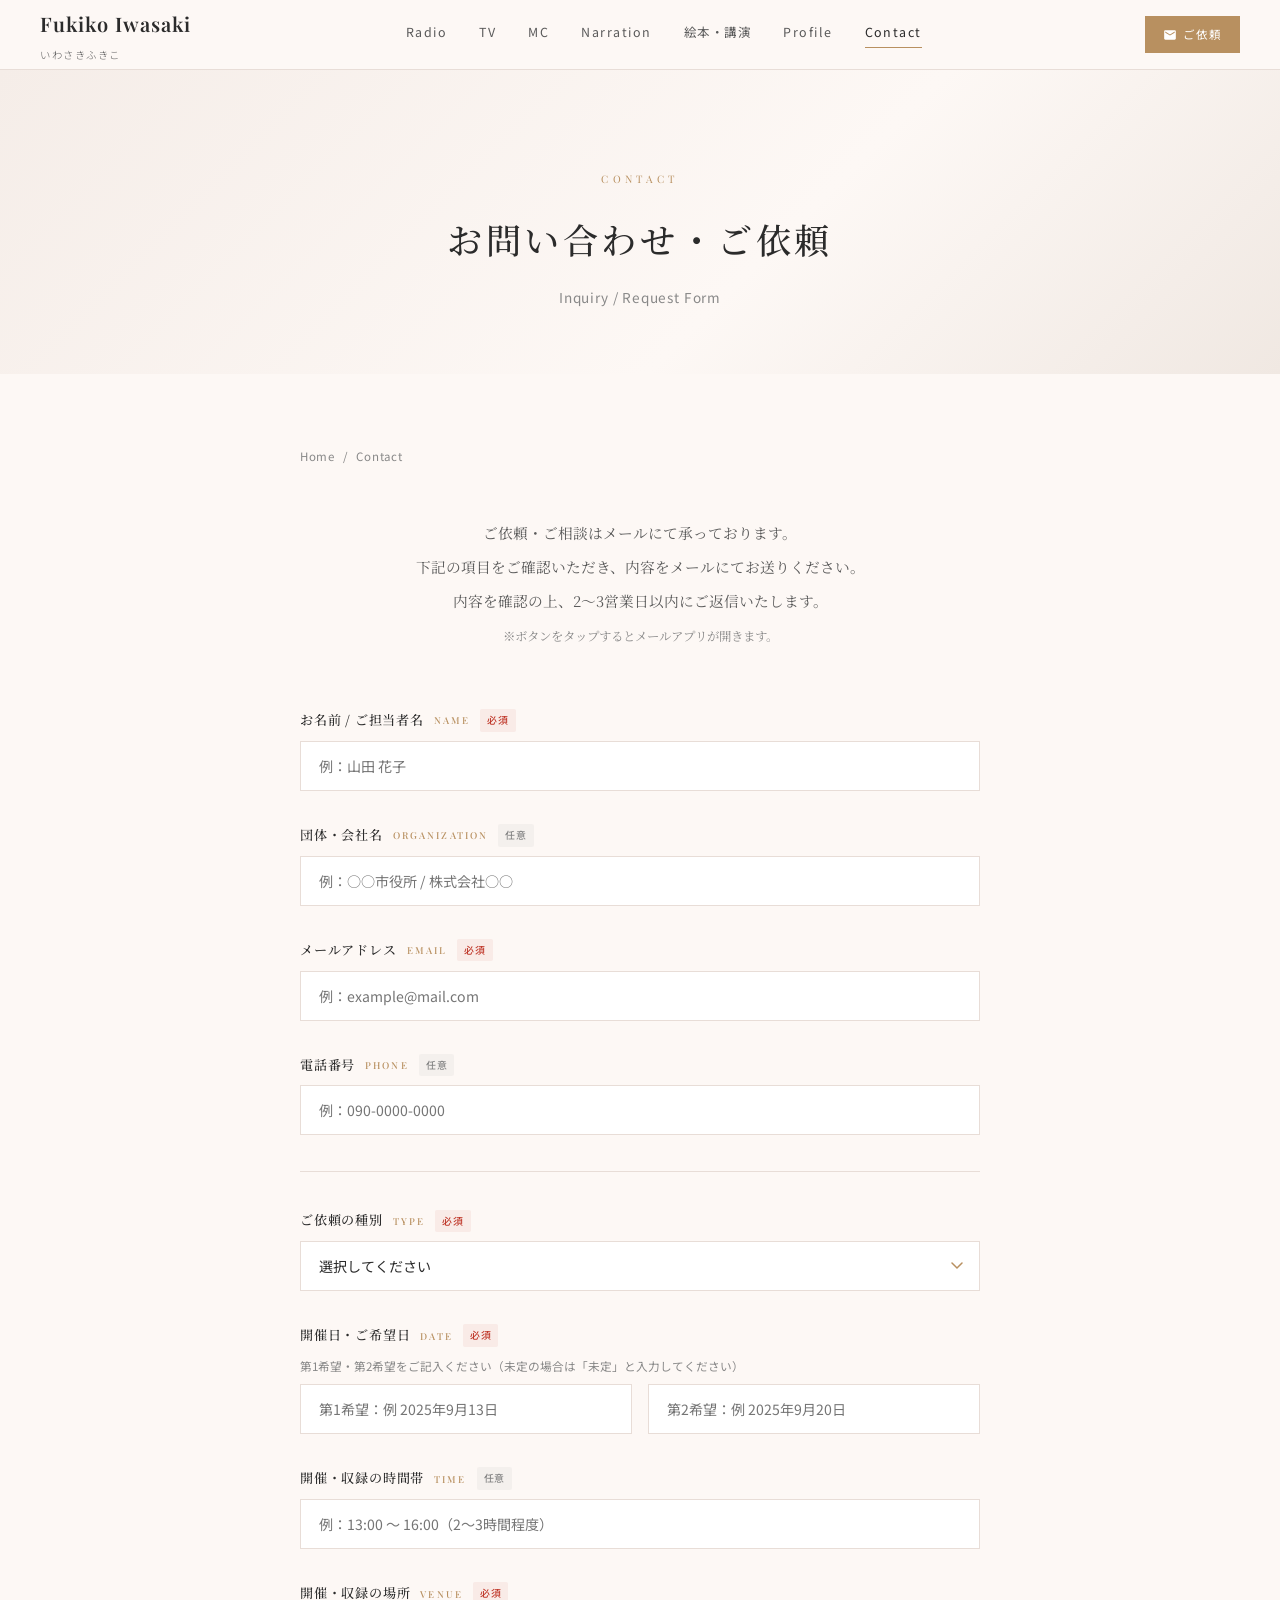
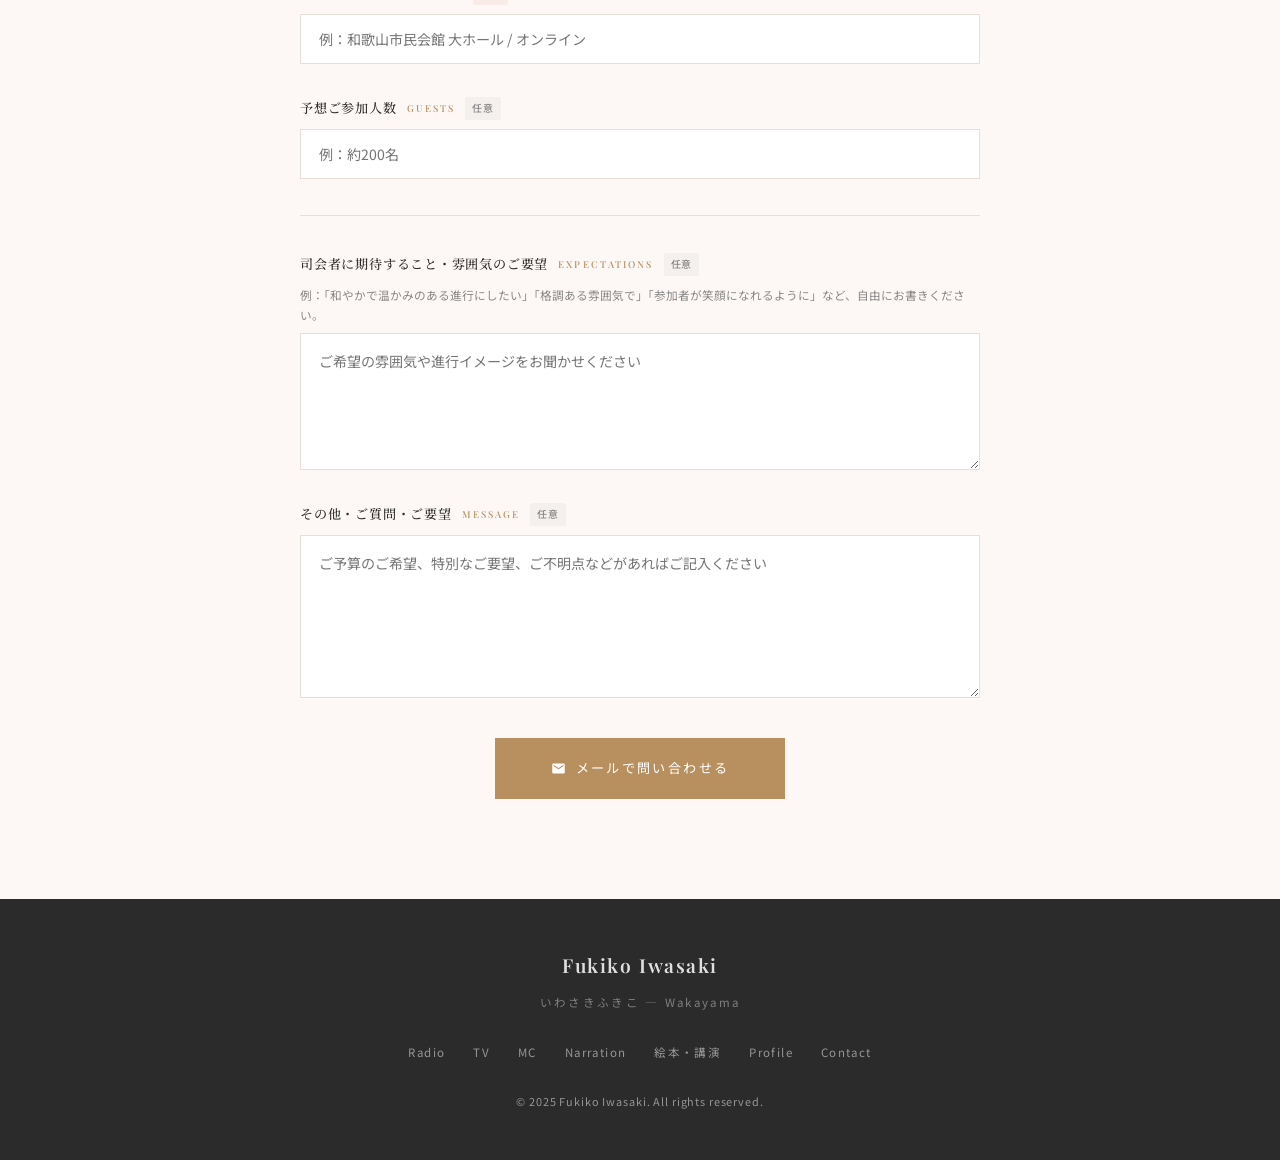
==== commit 71ee3f98: "fix: お問い合わせをFormspreeからmailto直接リンクに戻す" ====
--- a/contact.html
+++ b/contact.html
@@ -287,18 +287,13 @@
       </nav>
 
       <p class="contact-lead fade-up">
-        ご依頼・ご相談はこちらのフォームより承っております。<br>
-        お送りいただいた内容を確認の上、2〜3営業日以内にご返信いたします。<br>
-        <small style="font-size:0.78rem; color:var(--color-light);">※ご返信が届かない場合、迷惑メールフォルダもご確認ください。</small>
+        ご依頼・ご相談はメールにて承っております。<br>
+        下記の項目をご確認いただき、内容をメールにてお送りください。<br>
+        内容を確認の上、2〜3営業日以内にご返信いたします。<br>
+        <small style="font-size:0.78rem; color:var(--color-light);">※ボタンをタップするとメールアプリが開きます。</small>
       </p>
 
-      <form
-        id="contactForm"
-        class="contact-form fade-up"
-        action="https://formspree.io/f/xpwzggqv"
-        method="POST"
-        novalidate
-      >
+      <div class="contact-form fade-up">
 
         <!-- お名前 -->
         <div class="form-group">
@@ -494,23 +489,12 @@
 
         <!-- 送信ボタン -->
         <div class="form-submit-wrap">
-          <button type="submit" class="form-submit" id="submitBtn">
-            <svg xmlns="http://www.w3.org/2000/svg" viewBox="0 0 24 24"><path d="M2.01 21L23 12 2.01 3 2 10l15 2-15 2z"/></svg>
-            送信する
-          </button>
-        </div>
-
-      </form>
-
-      <!-- 送信後メッセージ -->
-      <div class="form-status success" id="formSuccess">
-        お問い合わせをお送りいただき、ありがとうございます。<br>
-        内容を確認の上、2〜3営業日以内にご連絡いたします。<br>
-        <small style="font-size:0.78rem; color:var(--color-light); display:block; margin-top:12px;">返信が届かない場合は、迷惑メールフォルダもご確認ください。</small>
-      </div>
-      <div class="form-status error" id="formError">
-        送信に失敗しました。時間をおいて再度お試しいただくか、<br>
-        直接 <a href="mailto:fukikoiwasaki@yahoo.co.jp" style="color:var(--color-gold);">fukikoiwasaki@yahoo.co.jp</a> までご連絡ください。
+          <a href="mailto:fukikoiwasaki@yahoo.co.jp" class="form-submit">
+            <svg xmlns="http://www.w3.org/2000/svg" viewBox="0 0 24 24"><path d="M20 4H4c-1.1 0-2 .9-2 2v12c0 1.1.9 2 2 2h16c1.1 0 2-.9 2-2V6c0-1.1-.9-2-2-2zm0 4l-8 5-8-5V6l8 5 8-5v2z"/></svg>
+            メールで問い合わせる
+          </a>
+        </div>
+
       </div>
 
     </section>
@@ -550,51 +534,6 @@
       entries.forEach(e => { if (e.isIntersecting) { e.target.classList.add('visible'); observer.unobserve(e.target); } });
     }, { threshold: 0.12 });
     fadeEls.forEach(el => observer.observe(el));
-
-    // Form AJAX submit (Formspree)
-    const form = document.getElementById('contactForm');
-    const submitBtn = document.getElementById('submitBtn');
-    const successMsg = document.getElementById('formSuccess');
-    const errorMsg = document.getElementById('formError');
-
-    form.addEventListener('submit', async (e) => {
-      e.preventDefault();
-
-      // Basic validation
-      const required = form.querySelectorAll('[required]');
-      let valid = true;
-      required.forEach(field => {
-        if (!field.value.trim()) {
-          field.style.borderColor = '#c0392b';
-          valid = false;
-        } else {
-          field.style.borderColor = '';
-        }
-      });
-      if (!valid) return;
-
-      submitBtn.disabled = true;
-      submitBtn.textContent = '送信中…';
-
-      try {
-        const data = new FormData(form);
-        const res = await fetch(form.action, {
-          method: 'POST',
-          body: data,
-          headers: { 'Accept': 'application/json' }
-        });
-        if (res.ok) {
-          form.style.display = 'none';
-          successMsg.style.display = 'block';
-        } else {
-          throw new Error('送信エラー');
-        }
-      } catch {
-        errorMsg.style.display = 'block';
-        submitBtn.disabled = false;
-        submitBtn.innerHTML = '<svg xmlns="http://www.w3.org/2000/svg" viewBox="0 0 24 24"><path d="M2.01 21L23 12 2.01 3 2 10l15 2-15 2z"/></svg>送信する';
-      }
-    });
   </script>
 </body>
 </html>
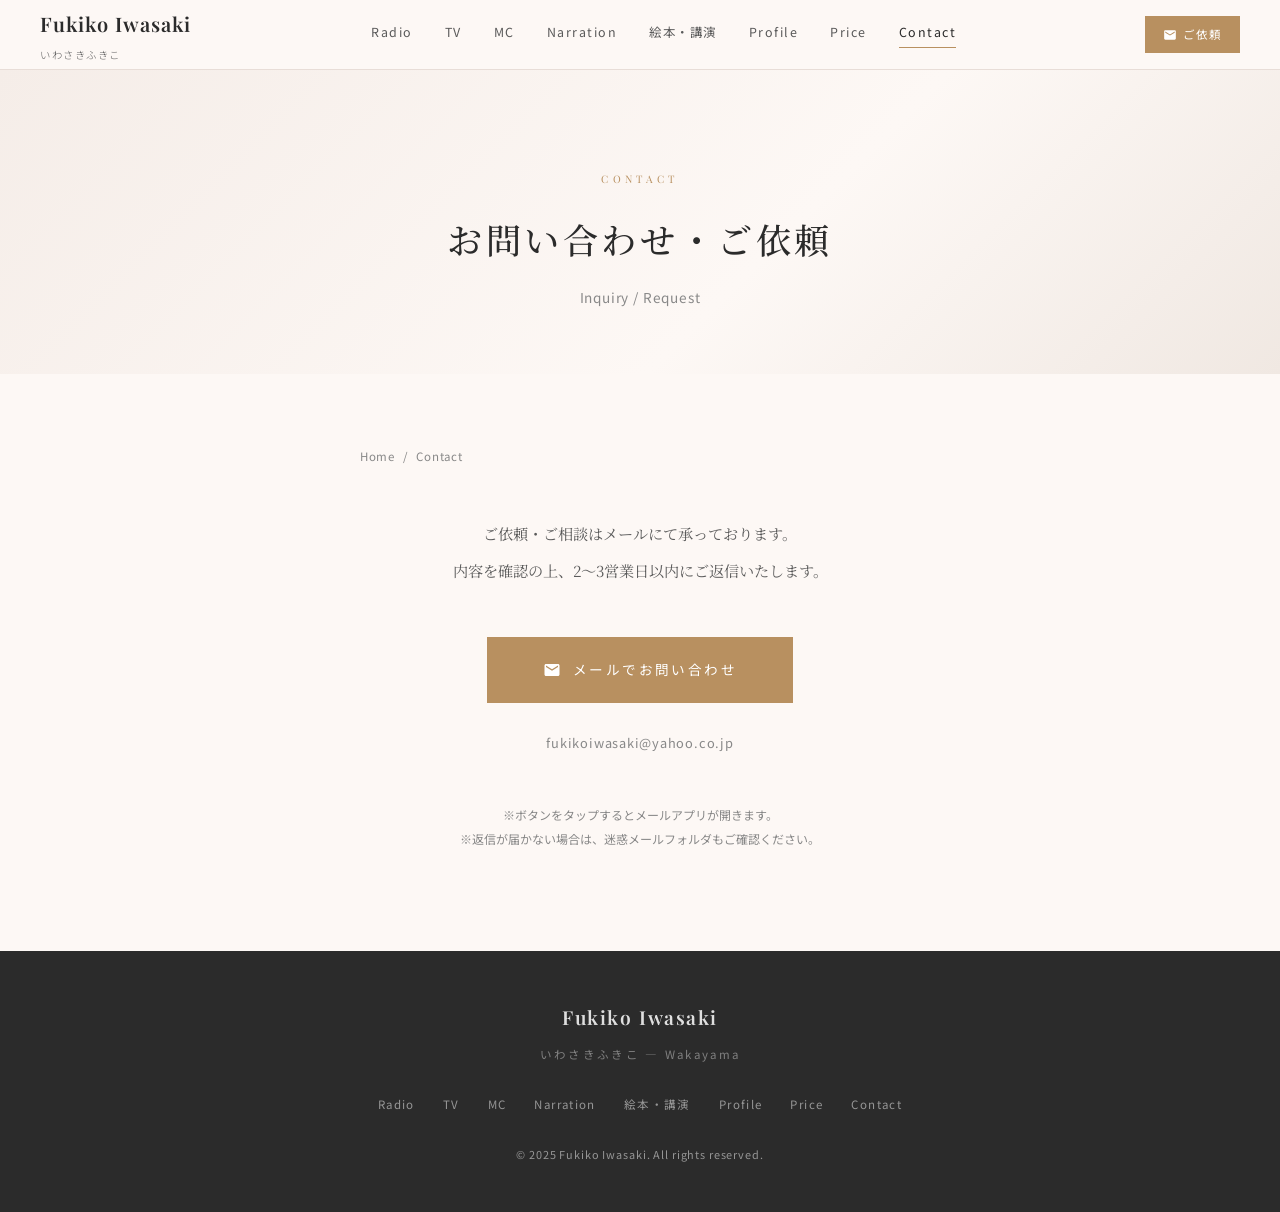
==== commit ccb46578: "fix: contact.htmlをシンプルなメールリンクのみのページに簡略化" ====
--- a/contact.html
+++ b/contact.html
@@ -4,10 +4,9 @@
   <meta charset="UTF-8">
   <meta name="viewport" content="width=device-width, initial-scale=1.0">
   <title>お問い合わせ — いわさきふきこ</title>
-  <meta name="description" content="いわさきふきこへのご依頼・お問い合わせフォームです。司会・ナレーション・絵本講演など、お気軽にご連絡ください。">
+  <meta name="description" content="いわさきふきこへのご依頼・お問い合わせ。司会・ナレーション・絵本講演など、お気軽にご連絡ください。">
   <link rel="stylesheet" href="style.css">
   <style>
-    /* ── Contact Page Layout ── */
     .contact-hero {
       background: linear-gradient(135deg, #f5ede8 0%, #fdf8f5 60%, #f0e8e2 100%);
       padding: 100px 40px 64px;
@@ -35,181 +34,54 @@
       color: var(--color-light);
       letter-spacing: 0.06em;
     }
-
-    /* ── Form Wrapper ── */
     .contact-section {
-      max-width: 760px;
+      max-width: 640px;
       margin: 0 auto;
       padding: 72px 40px 100px;
+      text-align: center;
     }
     .contact-lead {
       font-family: var(--font-serif);
-      font-size: 0.92rem;
+      font-size: 0.95rem;
       color: var(--color-mid);
-      line-height: 2.3;
-      text-align: center;
-      margin-bottom: 56px;
-    }
-
-    /* ── Form ── */
-    .contact-form {
-      display: flex;
-      flex-direction: column;
-      gap: 32px;
-    }
-    .form-group {
-      display: flex;
-      flex-direction: column;
-      gap: 8px;
-    }
-    .form-label {
-      font-family: var(--font-serif);
-      font-size: 0.82rem;
-      font-weight: 500;
-      color: var(--color-charcoal);
-      letter-spacing: 0.06em;
-      display: flex;
-      align-items: center;
-      gap: 10px;
-    }
-    .form-label-en {
-      font-family: var(--font-display);
-      font-size: 0.6rem;
-      letter-spacing: 0.22em;
-      color: var(--color-gold);
-      text-transform: uppercase;
-    }
-    .form-required {
-      font-family: var(--font-sans);
-      font-size: 0.62rem;
-      letter-spacing: 0.08em;
-      color: #c0392b;
-      background: rgba(192,57,43,0.07);
-      padding: 2px 7px;
-      border-radius: 2px;
-    }
-    .form-optional {
-      font-family: var(--font-sans);
-      font-size: 0.62rem;
-      letter-spacing: 0.08em;
-      color: var(--color-light);
-      background: rgba(136,136,136,0.08);
-      padding: 2px 7px;
-      border-radius: 2px;
-    }
-    .form-hint {
-      font-family: var(--font-sans);
-      font-size: 0.73rem;
-      color: var(--color-light);
-      line-height: 1.7;
-    }
-    .form-input,
-    .form-select,
-    .form-textarea {
-      font-family: var(--font-sans);
-      font-size: 0.88rem;
-      color: var(--color-charcoal);
-      background: #fff;
-      border: 1px solid var(--color-divider);
-      padding: 14px 18px;
-      outline: none;
-      transition: border-color 0.3s ease, box-shadow 0.3s ease;
-      width: 100%;
-      box-sizing: border-box;
-      border-radius: 0;
-      appearance: none;
-    }
-    .form-input:focus,
-    .form-select:focus,
-    .form-textarea:focus {
-      border-color: var(--color-gold);
-      box-shadow: 0 0 0 3px rgba(184,144,96,0.10);
-    }
-    .form-select {
-      background-image: url("data:image/svg+xml,%3Csvg xmlns='http://www.w3.org/2000/svg' width='12' height='8' viewBox='0 0 12 8'%3E%3Cpath d='M1 1l5 5 5-5' stroke='%23b89060' stroke-width='1.5' fill='none' stroke-linecap='round'/%3E%3C/svg%3E");
-      background-repeat: no-repeat;
-      background-position: right 16px center;
-      padding-right: 40px;
-      cursor: pointer;
-    }
-    .form-textarea {
-      resize: vertical;
-      min-height: 120px;
-      line-height: 1.9;
-    }
-
-    /* ── Date / Time row ── */
-    .date-row {
-      display: grid;
-      grid-template-columns: 1fr 1fr;
-      gap: 16px;
-    }
-
-    /* ── Divider ── */
-    .form-divider {
-      border: none;
-      border-top: 1px solid var(--color-divider);
-      margin: 4px 0;
-    }
-
-    /* ── Submit ── */
-    .form-submit-wrap {
-      text-align: center;
-      margin-top: 8px;
-    }
-    .form-submit {
+      line-height: 2.4;
+      margin-bottom: 48px;
+    }
+    .contact-mail-btn {
       display: inline-flex;
       align-items: center;
-      gap: 10px;
-      padding: 18px 56px;
+      gap: 12px;
+      padding: 20px 56px;
       background: var(--color-gold);
       color: #fff;
-      border: none;
-      font-family: var(--font-sans);
-      font-size: 0.82rem;
+      font-family: var(--font-sans);
+      font-size: 0.85rem;
       letter-spacing: 0.18em;
-      cursor: pointer;
+      text-decoration: none;
       transition: all var(--transition);
     }
-    .form-submit:hover {
+    .contact-mail-btn:hover {
       background: var(--color-rose-deep);
       transform: translateY(-2px);
       box-shadow: var(--shadow-md);
     }
-    .form-submit svg {
-      width: 15px; height: 15px; fill: currentColor;
-    }
-    .form-submit:disabled {
-      opacity: 0.5;
-      cursor: not-allowed;
-      transform: none;
-    }
-
-    /* ── Status Messages ── */
-    .form-status {
-      display: none;
-      text-align: center;
-      padding: 28px 24px;
-      border: 1px solid;
-      font-family: var(--font-serif);
-      font-size: 0.88rem;
+    .contact-mail-btn svg {
+      width: 18px; height: 18px; fill: currentColor;
+    }
+    .contact-address {
+      margin-top: 28px;
+      font-family: var(--font-sans);
+      font-size: 0.8rem;
+      color: var(--color-light);
+      letter-spacing: 0.06em;
+    }
+    .contact-note {
+      margin-top: 48px;
+      font-family: var(--font-sans);
+      font-size: 0.75rem;
+      color: var(--color-light);
       line-height: 2;
-      margin-top: 24px;
-    }
-    .form-status.success {
-      display: block;
-      border-color: var(--color-gold);
-      background: rgba(184,144,96,0.06);
-      color: var(--color-charcoal);
-    }
-    .form-status.error {
-      display: block;
-      border-color: #c0392b;
-      background: rgba(192,57,43,0.05);
-      color: #c0392b;
-    }
-
-    /* ── Breadcrumb ── */
+    }
     .breadcrumb {
       font-family: var(--font-sans);
       font-size: 0.72rem;
@@ -220,17 +92,11 @@
       align-items: center;
       gap: 8px;
     }
-    .breadcrumb a {
-      color: var(--color-light);
-      text-decoration: none;
-    }
+    .breadcrumb a { color: var(--color-light); text-decoration: none; }
     .breadcrumb a:hover { color: var(--color-gold); }
-
-    /* ── Responsive ── */
     @media (max-width: 640px) {
       .contact-section { padding: 48px 24px 72px; }
-      .date-row { grid-template-columns: 1fr; }
-      .form-submit { padding: 16px 40px; }
+      .contact-mail-btn { padding: 18px 40px; }
     }
   </style>
 </head>
@@ -246,6 +112,7 @@
       <a href="narration.html">Narration</a>
       <a href="picturebook.html">絵本・講演</a>
       <a href="profile.html">Profile</a>
+      <a href="price.html">Price</a>
       <a href="contact.html" class="active">Contact</a>
     </div>
     <a href="contact.html" class="nav-cta">
@@ -265,6 +132,7 @@
     <a href="narration.html">Narration — ナレーション</a>
     <a href="picturebook.html">Picture Book — 絵本・講演</a>
     <a href="profile.html">Profile — プロフィール</a>
+    <a href="price.html">Price — 料金</a>
     <a href="contact.html">Contact — お問い合わせ</a>
   </div>
 
@@ -274,10 +142,10 @@
     <header class="contact-hero">
       <p class="contact-hero-en">Contact</p>
       <h1 class="contact-hero-title">お問い合わせ・ご依頼</h1>
-      <p class="contact-hero-sub">Inquiry / Request Form</p>
+      <p class="contact-hero-sub">Inquiry / Request</p>
     </header>
 
-    <!-- Form Section -->
+    <!-- Contact Section -->
     <section class="contact-section">
 
       <nav class="breadcrumb fade-up">
@@ -288,213 +156,19 @@
 
       <p class="contact-lead fade-up">
         ご依頼・ご相談はメールにて承っております。<br>
-        下記の項目をご確認いただき、内容をメールにてお送りください。<br>
-        内容を確認の上、2〜3営業日以内にご返信いたします。<br>
-        <small style="font-size:0.78rem; color:var(--color-light);">※ボタンをタップするとメールアプリが開きます。</small>
+        内容を確認の上、2〜3営業日以内にご返信いたします。
       </p>
 
-      <div class="contact-form fade-up">
-
-        <!-- お名前 -->
-        <div class="form-group">
-          <label class="form-label" for="name">
-            お名前 / ご担当者名
-            <span class="form-label-en">Name</span>
-            <span class="form-required">必須</span>
-          </label>
-          <input
-            class="form-input"
-            type="text"
-            id="name"
-            name="name"
-            placeholder="例：山田 花子"
-            required
-          >
-        </div>
-
-        <!-- 団体・会社名 -->
-        <div class="form-group">
-          <label class="form-label" for="organization">
-            団体・会社名
-            <span class="form-label-en">Organization</span>
-            <span class="form-optional">任意</span>
-          </label>
-          <input
-            class="form-input"
-            type="text"
-            id="organization"
-            name="organization"
-            placeholder="例：○○市役所 / 株式会社○○"
-          >
-        </div>
-
-        <!-- メールアドレス -->
-        <div class="form-group">
-          <label class="form-label" for="email">
-            メールアドレス
-            <span class="form-label-en">Email</span>
-            <span class="form-required">必須</span>
-          </label>
-          <input
-            class="form-input"
-            type="email"
-            id="email"
-            name="email"
-            placeholder="例：example@mail.com"
-            required
-          >
-        </div>
-
-        <!-- 電話番号 -->
-        <div class="form-group">
-          <label class="form-label" for="phone">
-            電話番号
-            <span class="form-label-en">Phone</span>
-            <span class="form-optional">任意</span>
-          </label>
-          <input
-            class="form-input"
-            type="tel"
-            id="phone"
-            name="phone"
-            placeholder="例：090-0000-0000"
-          >
-        </div>
-
-        <hr class="form-divider">
-
-        <!-- ご依頼の種別 -->
-        <div class="form-group">
-          <label class="form-label" for="type">
-            ご依頼の種別
-            <span class="form-label-en">Type</span>
-            <span class="form-required">必須</span>
-          </label>
-          <select class="form-select" id="type" name="type" required>
-            <option value="" disabled selected>選択してください</option>
-            <option value="司会（イベント・式典・パーティー）">司会（イベント・式典・パーティー）</option>
-            <option value="ナレーション">ナレーション</option>
-            <option value="台本原稿の作成">台本原稿の作成</option>
-            <option value="絵本の読み聞かせ・講演">絵本の読み聞かせ・講演</option>
-            <option value="その他">その他</option>
-          </select>
-        </div>
-
-        <!-- 開催日・希望日 -->
-        <div class="form-group">
-          <label class="form-label">
-            開催日・ご希望日
-            <span class="form-label-en">Date</span>
-            <span class="form-required">必須</span>
-          </label>
-          <p class="form-hint">第1希望・第2希望をご記入ください（未定の場合は「未定」と入力してください）</p>
-          <div class="date-row">
-            <input
-              class="form-input"
-              type="text"
-              name="date_first"
-              placeholder="第1希望：例 2025年9月13日"
-            >
-            <input
-              class="form-input"
-              type="text"
-              name="date_second"
-              placeholder="第2希望：例 2025年9月20日"
-            >
-          </div>
-        </div>
-
-        <!-- 開催時間 -->
-        <div class="form-group">
-          <label class="form-label" for="time">
-            開催・収録の時間帯
-            <span class="form-label-en">Time</span>
-            <span class="form-optional">任意</span>
-          </label>
-          <input
-            class="form-input"
-            type="text"
-            id="time"
-            name="time"
-            placeholder="例：13:00 〜 16:00（2〜3時間程度）"
-          >
-        </div>
-
-        <!-- 開催場所 -->
-        <div class="form-group">
-          <label class="form-label" for="venue">
-            開催・収録の場所
-            <span class="form-label-en">Venue</span>
-            <span class="form-required">必須</span>
-          </label>
-          <input
-            class="form-input"
-            type="text"
-            id="venue"
-            name="venue"
-            placeholder="例：和歌山市民会館 大ホール / オンライン"
-          >
-        </div>
-
-        <!-- 予想参加人数 -->
-        <div class="form-group">
-          <label class="form-label" for="guests">
-            予想ご参加人数
-            <span class="form-label-en">Guests</span>
-            <span class="form-optional">任意</span>
-          </label>
-          <input
-            class="form-input"
-            type="text"
-            id="guests"
-            name="guests"
-            placeholder="例：約200名"
-          >
-        </div>
-
-        <hr class="form-divider">
-
-        <!-- 司会者に期待すること -->
-        <div class="form-group">
-          <label class="form-label" for="expectation">
-            司会者に期待すること・雰囲気のご要望
-            <span class="form-label-en">Expectations</span>
-            <span class="form-optional">任意</span>
-          </label>
-          <p class="form-hint">例：「和やかで温かみのある進行にしたい」「格調ある雰囲気で」「参加者が笑顔になれるように」など、自由にお書きください。</p>
-          <textarea
-            class="form-textarea"
-            id="expectation"
-            name="expectation"
-            rows="4"
-            placeholder="ご希望の雰囲気や進行イメージをお聞かせください"
-          ></textarea>
-        </div>
-
-        <!-- その他・ご質問 -->
-        <div class="form-group">
-          <label class="form-label" for="message">
-            その他・ご質問・ご要望
-            <span class="form-label-en">Message</span>
-            <span class="form-optional">任意</span>
-          </label>
-          <textarea
-            class="form-textarea"
-            id="message"
-            name="message"
-            rows="5"
-            placeholder="ご予算のご希望、特別なご要望、ご不明点などがあればご記入ください"
-          ></textarea>
-        </div>
-
-        <!-- 送信ボタン -->
-        <div class="form-submit-wrap">
-          <a href="mailto:fukikoiwasaki@yahoo.co.jp" class="form-submit">
-            <svg xmlns="http://www.w3.org/2000/svg" viewBox="0 0 24 24"><path d="M20 4H4c-1.1 0-2 .9-2 2v12c0 1.1.9 2 2 2h16c1.1 0 2-.9 2-2V6c0-1.1-.9-2-2-2zm0 4l-8 5-8-5V6l8 5 8-5v2z"/></svg>
-            メールで問い合わせる
-          </a>
-        </div>
-
+      <div class="fade-up">
+        <a href="mailto:fukikoiwasaki@yahoo.co.jp" class="contact-mail-btn">
+          <svg xmlns="http://www.w3.org/2000/svg" viewBox="0 0 24 24"><path d="M20 4H4c-1.1 0-2 .9-2 2v12c0 1.1.9 2 2 2h16c1.1 0 2-.9 2-2V6c0-1.1-.9-2-2-2zm0 4l-8 5-8-5V6l8 5 8-5v2z"/></svg>
+          メールでお問い合わせ
+        </a>
+        <p class="contact-address">fukikoiwasaki@yahoo.co.jp</p>
+        <p class="contact-note">
+          ※ボタンをタップするとメールアプリが開きます。<br>
+          ※返信が届かない場合は、迷惑メールフォルダもご確認ください。
+        </p>
       </div>
 
     </section>
@@ -512,13 +186,13 @@
       <a href="narration.html">Narration</a>
       <a href="picturebook.html">絵本・講演</a>
       <a href="profile.html">Profile</a>
+      <a href="price.html">Price</a>
       <a href="contact.html">Contact</a>
     </nav>
     <p class="footer-copy">&copy; 2025 Fukiko Iwasaki. All rights reserved.</p>
   </footer>
 
   <script>
-    // Nav scroll / hamburger
     const nav = document.getElementById('siteNav');
     window.addEventListener('scroll', () => nav.classList.toggle('scrolled', window.scrollY > 20));
     const toggle = document.getElementById('navToggle');
@@ -527,8 +201,6 @@
       toggle.classList.toggle('open');
       mobileMenu.classList.toggle('open');
     });
-
-    // Fade-up on scroll
     const fadeEls = document.querySelectorAll('.fade-up');
     const observer = new IntersectionObserver((entries) => {
       entries.forEach(e => { if (e.isIntersecting) { e.target.classList.add('visible'); observer.unobserve(e.target); } });
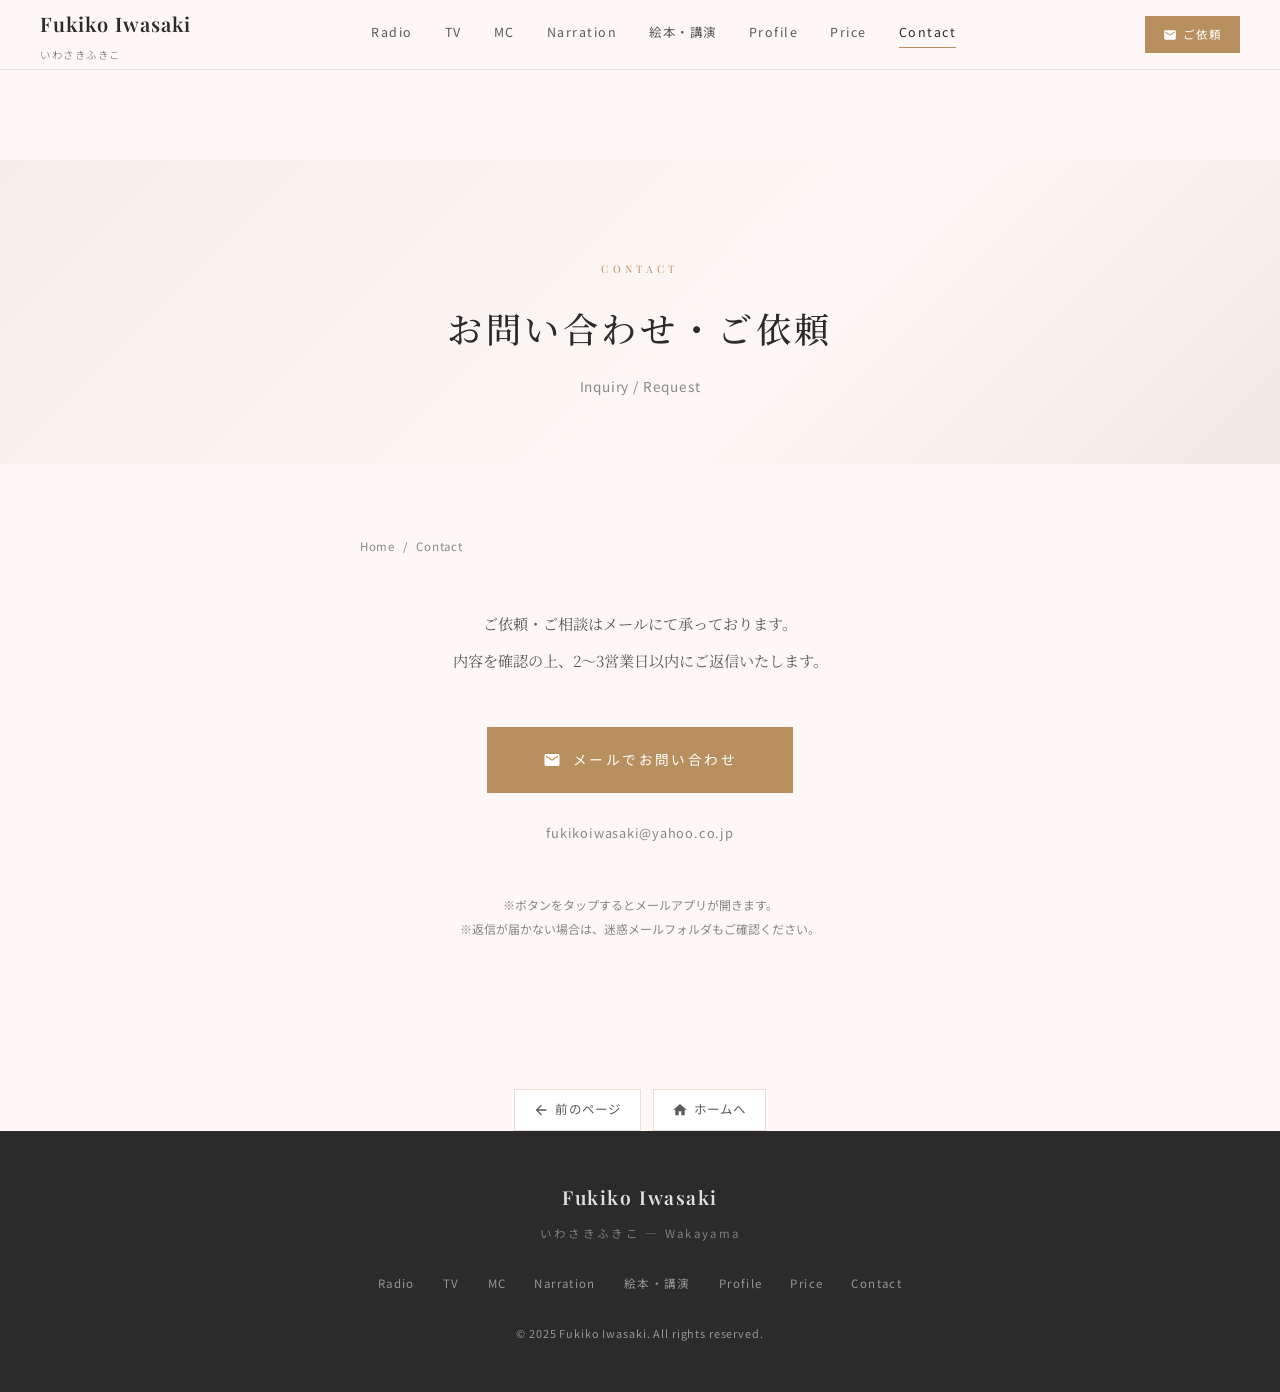
==== commit 4646922f: "feat: 全ページに前のページ・ホームへナビボタン追加、style.cssにpage-nav-btnスタイル追加 - contact.html: 下部ナビボタン追加（</div><!-- /page" ====
--- a/contact.html
+++ b/contact.html
@@ -123,6 +123,16 @@
       <span></span><span></span><span></span>
     </button>
   </nav>
+            <div class="page-nav-btns">
+                <a href="javascript:history.back()" class="page-nav-btn">
+                    <svg xmlns="http://www.w3.org/2000/svg" viewBox="0 0 24 24"><path d="M20 11H7.83l5.59-5.59L12 4l-8 8 8 8 1.41-1.41L7.83 13H20v-2z"/></svg>
+                    前のページ
+                </a>
+                <a href="index.html" class="page-nav-btn">
+                    <svg xmlns="http://www.w3.org/2000/svg" viewBox="0 0 24 24"><path d="M10 20v-6h4v6h5v-8h3L12 3 2 12h3v8z"/></svg>
+                    ホームへ
+                </a>
+            </div>
 
   <!-- Mobile Menu -->
   <div class="nav-mobile" id="navMobile">
@@ -172,6 +182,17 @@
       </div>
 
     </section>
+
+    <div class="page-nav-btns page-nav-btns--bottom fade-up">
+      <a href="javascript:history.back()" class="page-nav-btn">
+        <svg xmlns="http://www.w3.org/2000/svg" viewBox="0 0 24 24"><path d="M20 11H7.83l5.59-5.59L12 4l-8 8 8 8 1.41-1.41L7.83 13H20v-2z"/></svg>
+        前のページ
+      </a>
+      <a href="index.html" class="page-nav-btn">
+        <svg xmlns="http://www.w3.org/2000/svg" viewBox="0 0 24 24"><path d="M10 20v-6h4v6h5v-8h3L12 3 2 12h3v8z"/></svg>
+        ホームへ
+      </a>
+    </div>
 
   </div><!-- /page-wrapper -->
 
--- a/style.css
+++ b/style.css
@@ -558,6 +558,182 @@
 .cat-card:hover .cat-card-arrow {
   letter-spacing: 0.25em;
 }
+/* --- TV card with inline videos --- */
+.cat-card--tv {
+  padding-bottom: 28px;
+  cursor: default;
+}
+.cat-card--tv:hover {
+  transform: none;
+  box-shadow: none;
+}
+.cat-card--tv:hover::before {
+  transform: scaleX(0);
+}
+.cat-card-link-area {
+  display: block;
+  text-decoration: none;
+  color: inherit;
+  cursor: pointer;
+  padding: 0 0 20px;
+}
+.cat-card-link-area:hover .cat-card-arrow {
+  letter-spacing: 0.25em;
+}
+.cat-card-link-area:hover ~ .cat-card-videos,
+.cat-card--tv:has(.cat-card-link-area:hover)::before {
+  /* リンクエリアにホバーしたときだけ下線アニメ */
+}
+.cat-card--tv:has(.cat-card-link-area:hover) {
+  box-shadow: var(--shadow-md);
+  transform: translateY(-4px);
+}
+.cat-card--tv:has(.cat-card-link-area:hover)::before {
+  transform: scaleX(1);
+}
+.cat-card-videos {
+  display: grid;
+  grid-template-columns: repeat(3, 1fr);
+  gap: 10px;
+  margin-top: 4px;
+}
+.cat-card-video-thumb {
+  position: relative;
+  display: block;
+  border-radius: 3px;
+  overflow: hidden;
+  text-decoration: none;
+  background: #000;
+}
+.cat-card-video-thumb img {
+  width: 100%;
+  aspect-ratio: 16/9;
+  object-fit: cover;
+  display: block;
+  opacity: 0.85;
+  transition: opacity 0.25s;
+}
+.cat-card-video-thumb:hover img {
+  opacity: 0.65;
+}
+.cat-card-video-play {
+  position: absolute;
+  top: 50%;
+  left: 50%;
+  transform: translate(-50%, -60%);
+  font-size: 1.4rem;
+  color: #fff;
+  text-shadow: 0 1px 6px rgba(0,0,0,0.6);
+  pointer-events: none;
+  line-height: 1;
+}
+.cat-card-video-title {
+  display: block;
+  text-align: center;
+  font-family: var(--font-sans);
+  font-size: 0.68rem;
+  color: var(--color-mid);
+  padding: 5px 4px 2px;
+  background: #fff;
+  letter-spacing: 0.04em;
+  white-space: nowrap;
+  overflow: hidden;
+  text-overflow: ellipsis;
+}
+/* =============================================
+   TV Videos Section（トップページ独立セクション）
+   ============================================= */
+.tv-videos-section {
+  background: var(--color-bg);
+  padding: 72px 40px;
+  text-align: center;
+}
+.tv-videos-inner {
+  max-width: 900px;
+  margin: 0 auto;
+}
+.tv-videos-heading {
+  margin-bottom: 8px;
+}
+.tv-videos-grid {
+  display: grid;
+  grid-template-columns: repeat(3, 1fr);
+  gap: 20px;
+}
+.tv-video-item {
+  display: block;
+  text-decoration: none;
+  color: inherit;
+  transition: transform 0.25s;
+}
+.tv-video-item:hover {
+  transform: translateY(-4px);
+}
+.tv-video-thumb {
+  position: relative;
+  border-radius: 4px;
+  overflow: hidden;
+  background: #000;
+  box-shadow: var(--shadow-sm);
+}
+.tv-video-thumb img {
+  width: 100%;
+  aspect-ratio: 16/9;
+  object-fit: cover;
+  display: block;
+  opacity: 0.88;
+  transition: opacity 0.25s;
+}
+.tv-video-item:hover .tv-video-thumb img {
+  opacity: 0.7;
+}
+.tv-video-play {
+  position: absolute;
+  inset: 0;
+  display: flex;
+  align-items: center;
+  justify-content: center;
+  pointer-events: none;
+}
+.tv-video-play svg {
+  width: 52px;
+  height: 52px;
+  fill: rgba(255,255,255,0.9);
+  filter: drop-shadow(0 2px 8px rgba(0,0,0,0.5));
+  transition: transform 0.25s;
+}
+.tv-video-item:hover .tv-video-play svg {
+  transform: scale(1.12);
+}
+.tv-video-title {
+  font-family: var(--font-serif);
+  font-size: 0.85rem;
+  color: var(--color-mid);
+  margin-top: 10px;
+  letter-spacing: 0.05em;
+  line-height: 1.5;
+}
+.tv-videos-more {
+  display: inline-block;
+  font-family: var(--font-sans);
+  font-size: 0.78rem;
+  letter-spacing: 0.15em;
+  color: var(--color-gold);
+  border-bottom: 1px solid var(--color-gold-lt);
+  text-decoration: none;
+  transition: letter-spacing 0.3s;
+}
+.tv-videos-more:hover {
+  letter-spacing: 0.25em;
+}
+@media (max-width: 640px) {
+  .tv-videos-grid {
+    grid-template-columns: 1fr;
+    gap: 24px;
+    max-width: 360px;
+    margin: 0 auto;
+  }
+}
 /* =============================================
    Works List
    ============================================= */
@@ -2237,3 +2413,39 @@
     height: 100px;
   }
 }
+
+/* =============================================
+   Page Navigation Buttons
+   ============================================= */
+.page-nav-btns {
+  display: flex;
+  gap: 12px;
+  margin: 16px 0 32px;
+}
+.page-nav-btns--bottom {
+  margin: 48px 0 0;
+  justify-content: center;
+}
+.page-nav-btn {
+  display: inline-flex;
+  align-items: center;
+  gap: 6px;
+  font-family: var(--font-sans);
+  font-size: 0.78rem;
+  letter-spacing: 0.1em;
+  color: var(--color-mid);
+  border: 1px solid var(--color-divider);
+  padding: 8px 18px;
+  text-decoration: none;
+  transition: all 0.3s;
+  background: var(--color-surface);
+}
+.page-nav-btn svg {
+  width: 16px;
+  height: 16px;
+  fill: currentColor;
+}
+.page-nav-btn:hover {
+  border-color: var(--color-gold);
+  color: var(--color-gold);
+}
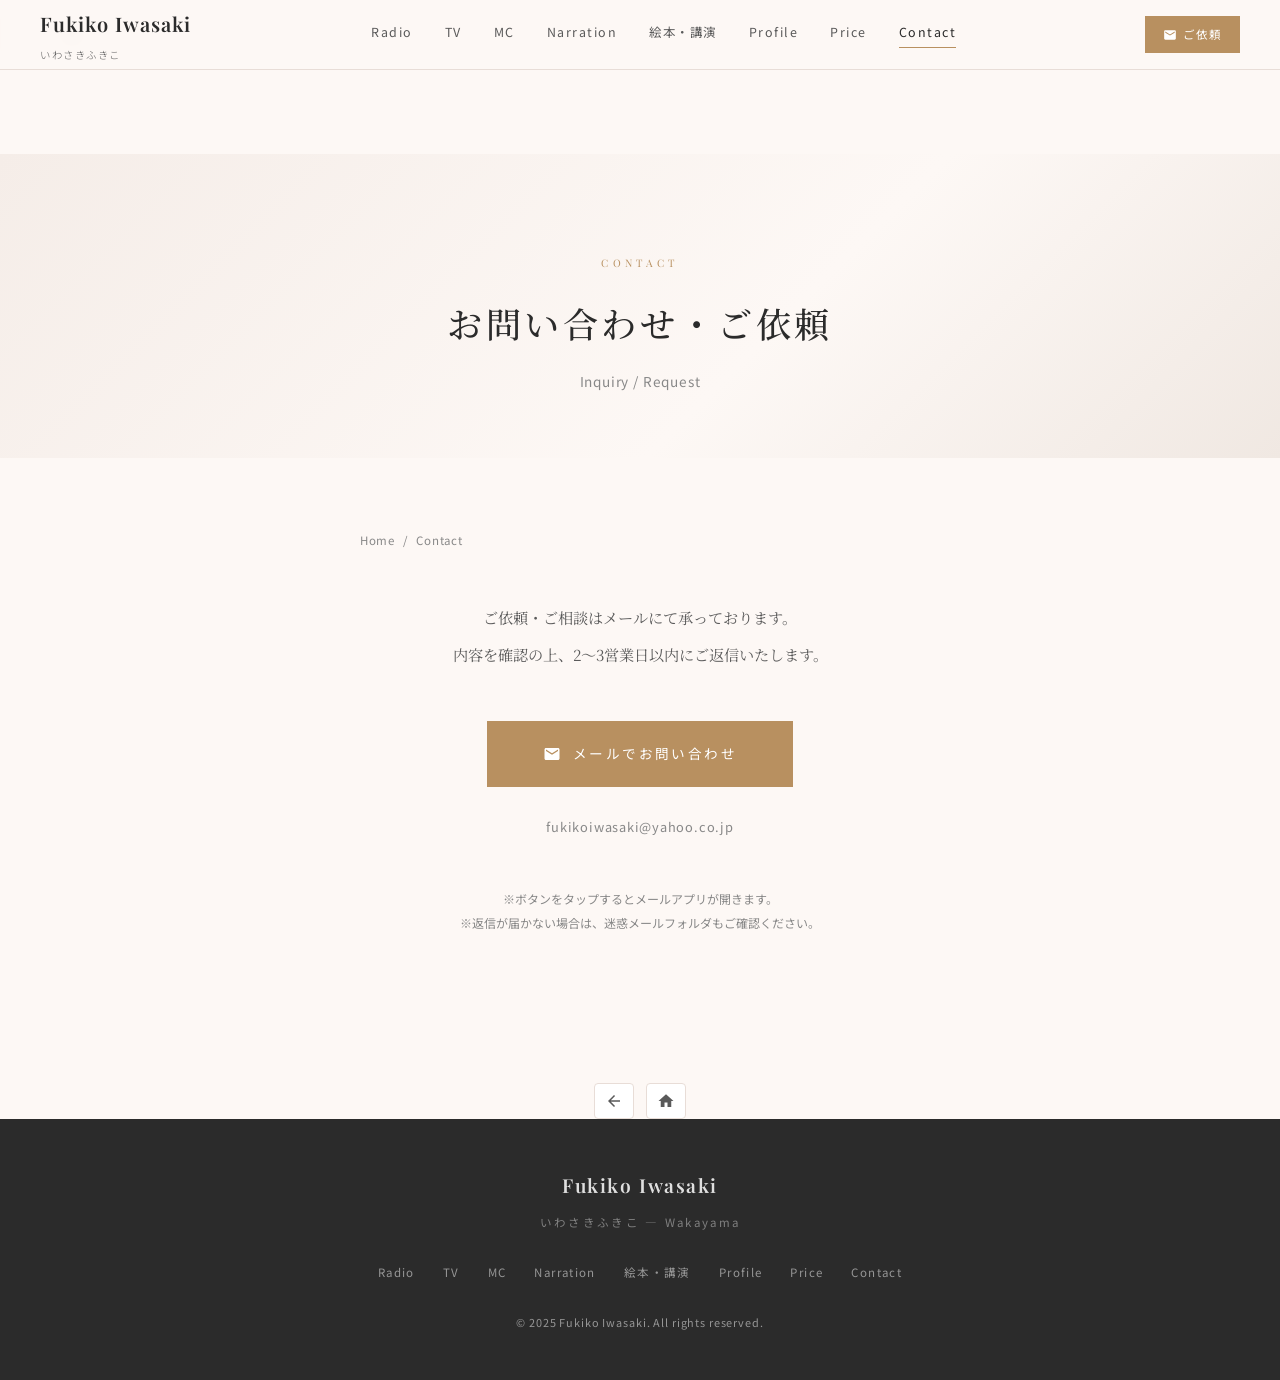
==== commit 7b265d64: "style: ナビボタンをアイコンのみ表示に変更（テキスト削除・CSS調整）" ====
--- a/contact.html
+++ b/contact.html
@@ -126,11 +126,9 @@
             <div class="page-nav-btns">
                 <a href="javascript:history.back()" class="page-nav-btn">
                     <svg xmlns="http://www.w3.org/2000/svg" viewBox="0 0 24 24"><path d="M20 11H7.83l5.59-5.59L12 4l-8 8 8 8 1.41-1.41L7.83 13H20v-2z"/></svg>
-                    前のページ
                 </a>
                 <a href="index.html" class="page-nav-btn">
                     <svg xmlns="http://www.w3.org/2000/svg" viewBox="0 0 24 24"><path d="M10 20v-6h4v6h5v-8h3L12 3 2 12h3v8z"/></svg>
-                    ホームへ
                 </a>
             </div>
 
@@ -186,11 +184,9 @@
     <div class="page-nav-btns page-nav-btns--bottom fade-up">
       <a href="javascript:history.back()" class="page-nav-btn">
         <svg xmlns="http://www.w3.org/2000/svg" viewBox="0 0 24 24"><path d="M20 11H7.83l5.59-5.59L12 4l-8 8 8 8 1.41-1.41L7.83 13H20v-2z"/></svg>
-        前のページ
       </a>
       <a href="index.html" class="page-nav-btn">
         <svg xmlns="http://www.w3.org/2000/svg" viewBox="0 0 24 24"><path d="M10 20v-6h4v6h5v-8h3L12 3 2 12h3v8z"/></svg>
-        ホームへ
       </a>
     </div>
 
--- a/style.css
+++ b/style.css
@@ -2429,20 +2429,18 @@
 .page-nav-btn {
   display: inline-flex;
   align-items: center;
-  gap: 6px;
-  font-family: var(--font-sans);
-  font-size: 0.78rem;
-  letter-spacing: 0.1em;
+  justify-content: center;
   color: var(--color-mid);
   border: 1px solid var(--color-divider);
-  padding: 8px 18px;
+  padding: 8px 10px;
   text-decoration: none;
   transition: all 0.3s;
   background: var(--color-surface);
+  border-radius: var(--radius);
 }
 .page-nav-btn svg {
-  width: 16px;
-  height: 16px;
+  width: 18px;
+  height: 18px;
   fill: currentColor;
 }
 .page-nav-btn:hover {
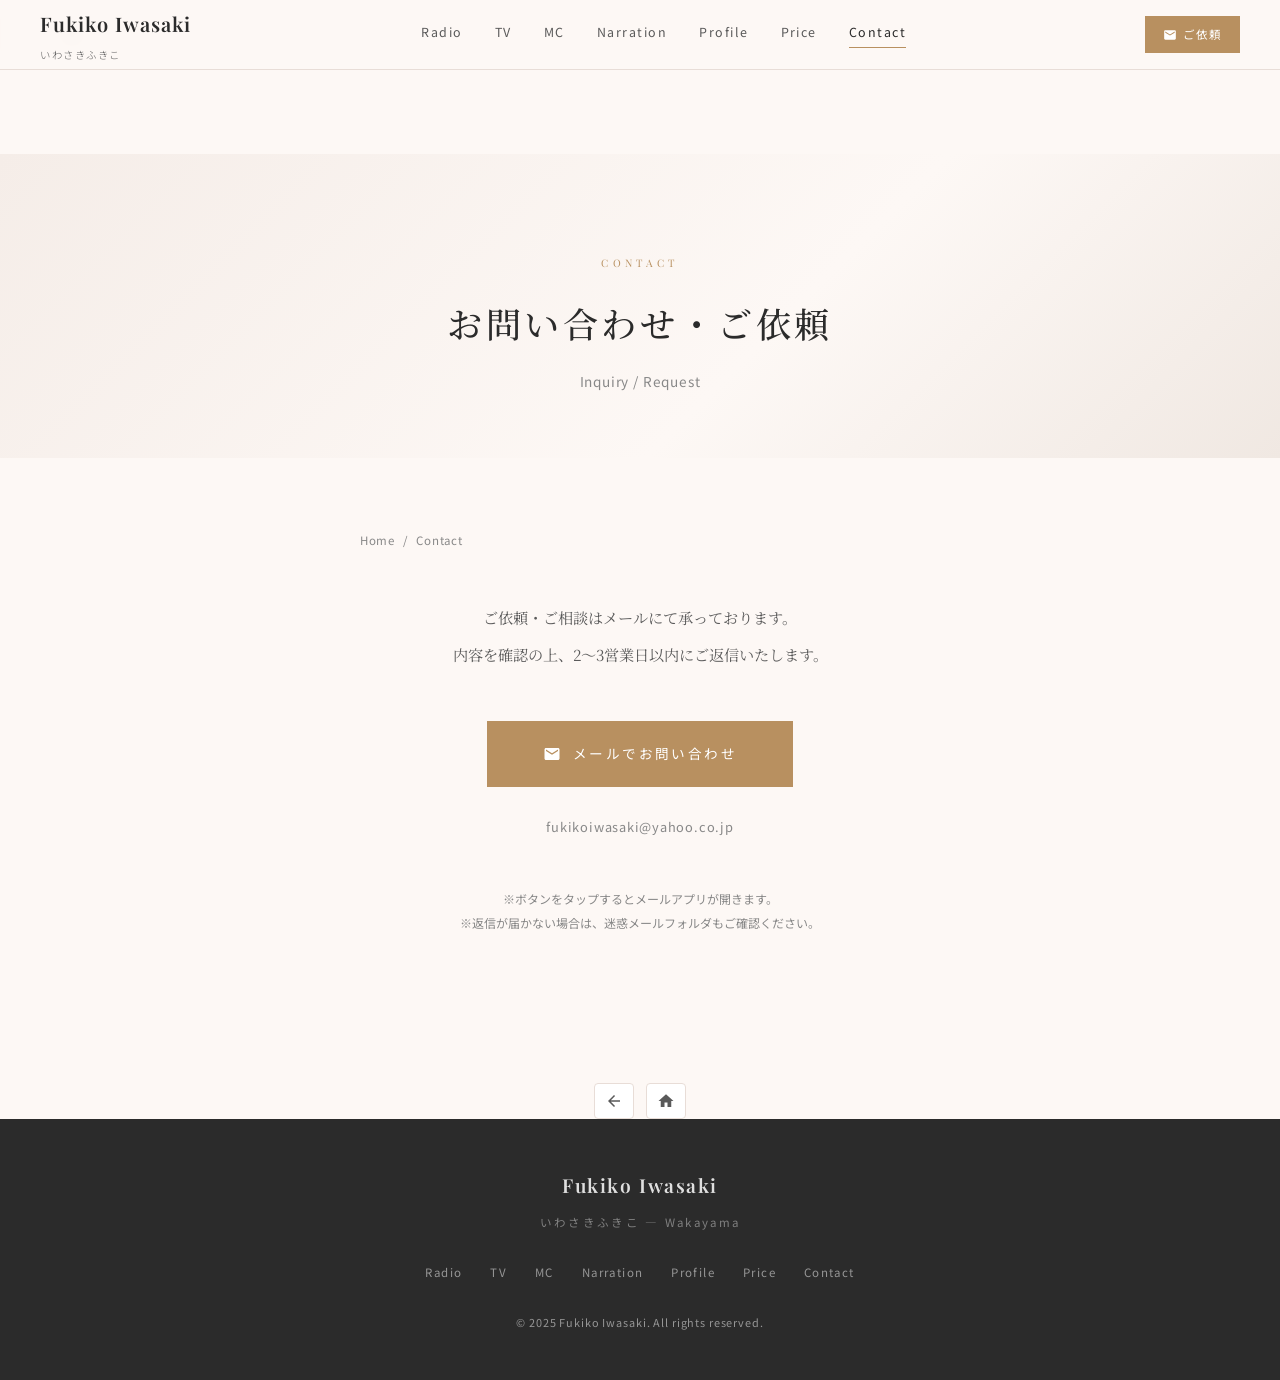
==== commit 506efbbc: "feat: 絵本・講演をナビ・フッター・トップページから非表示化（体制整備まで一時削除）" ====
--- a/contact.html
+++ b/contact.html
@@ -110,7 +110,6 @@
       <a href="tv.html">TV</a>
       <a href="mc.html">MC</a>
       <a href="narration.html">Narration</a>
-      <a href="picturebook.html">絵本・講演</a>
       <a href="profile.html">Profile</a>
       <a href="price.html">Price</a>
       <a href="contact.html" class="active">Contact</a>
@@ -138,7 +137,6 @@
     <a href="tv.html">TV — テレビ</a>
     <a href="mc.html">MC — 司会</a>
     <a href="narration.html">Narration — ナレーション</a>
-    <a href="picturebook.html">Picture Book — 絵本・講演</a>
     <a href="profile.html">Profile — プロフィール</a>
     <a href="price.html">Price — 料金</a>
     <a href="contact.html">Contact — お問い合わせ</a>
@@ -201,7 +199,6 @@
       <a href="tv.html">TV</a>
       <a href="mc.html">MC</a>
       <a href="narration.html">Narration</a>
-      <a href="picturebook.html">絵本・講演</a>
       <a href="profile.html">Profile</a>
       <a href="price.html">Price</a>
       <a href="contact.html">Contact</a>
